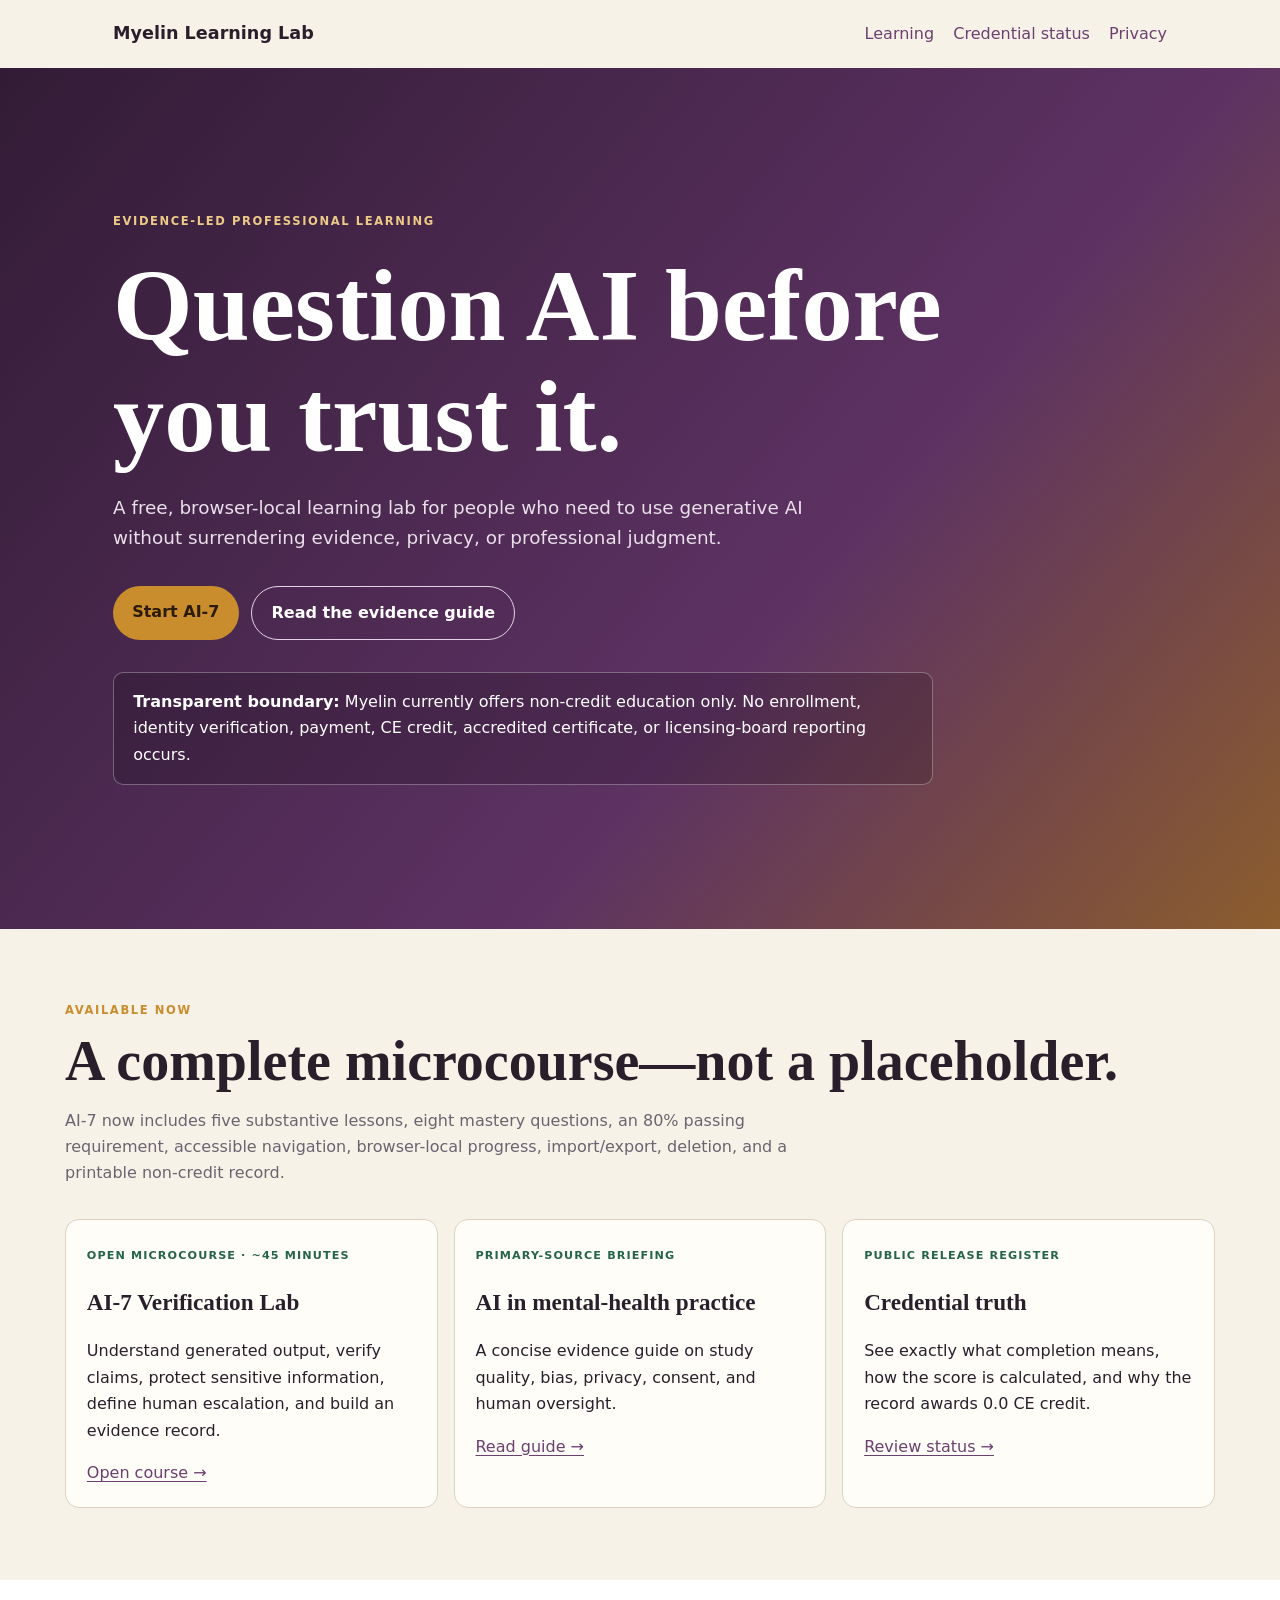
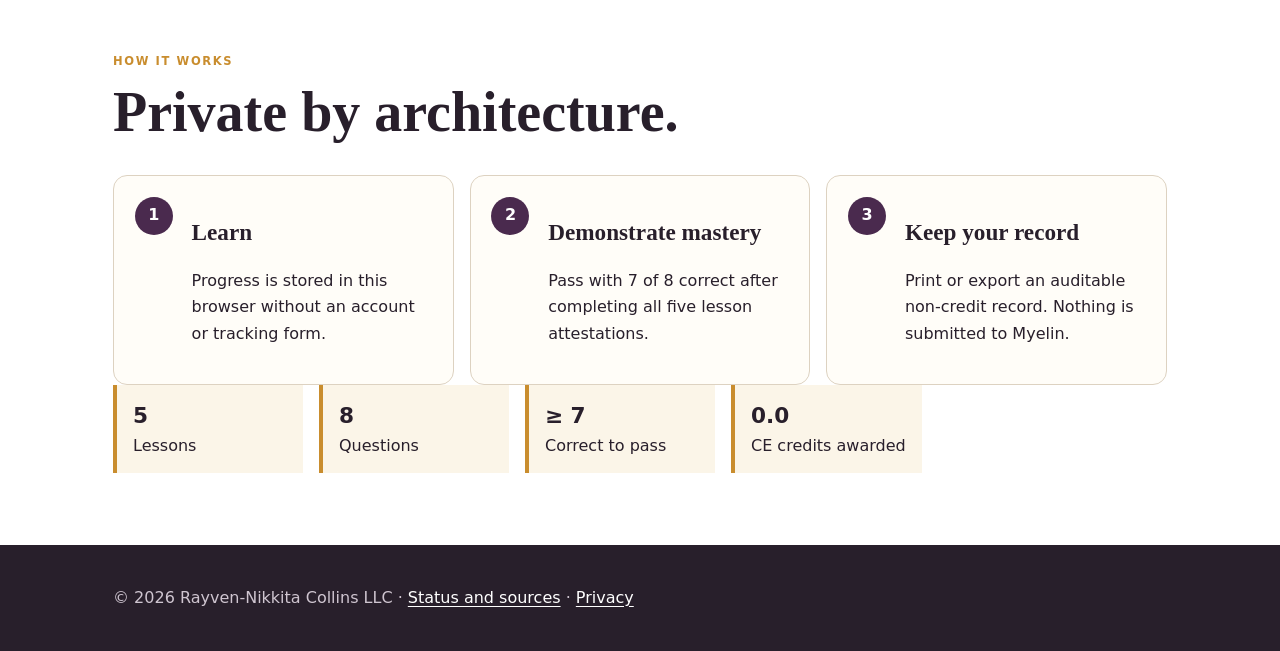
==== index.html @ 5c3dd99f "Rebuild Myelin learning lab entry experience" ====
<!doctype html><html lang="en"><head><meta charset="utf-8"><meta name="viewport" content="width=device-width,initial-scale=1"><title>Myelin Learning Lab · Evidence-led professional learning</title><meta name="description" content="Free, non-credit learning tools for responsible AI use, verification, privacy, and professional judgment."><link rel="canonical" href="https://myelin-ce.vercel.app/"><style>
:root{--plum:#4a2a4e;--plum2:#6b3f6e;--gold:#c98d2e;--cream:#f7f2e8;--paper:#fffdf8;--ink:#281f2b;--muted:#6b6470;--line:#ddd2c1;--green:#256448}*{box-sizing:border-box}body{margin:0;background:var(--cream);color:var(--ink);font:16px/1.65 system-ui,-apple-system,Segoe UI,sans-serif}a{color:var(--plum2);text-underline-offset:3px}.wrap{max-width:1150px;margin:auto;padding:0 clamp(1.1rem,5vw,3rem)}nav{min-height:68px;display:flex;align-items:center;gap:1.2rem;flex-wrap:wrap}nav strong{margin-right:auto;font-size:1.1rem}nav a{text-decoration:none}.hero{background:linear-gradient(130deg,#321c35,#5d3263 62%,#8c5d2d);color:white;padding:clamp(5rem,12vw,9rem) 0}.eyebrow{text-transform:uppercase;letter-spacing:.14em;font-size:.72rem;font-weight:800;color:#edc987}h1,h2,h3{font-family:Georgia,serif;line-height:1.08}h1{font-size:clamp(3rem,8vw,6.4rem);max-width:940px;margin:.2em 0}.lead{max-width:760px;font-size:1.15rem;color:#eadfea}.actions{display:flex;gap:.8rem;flex-wrap:wrap;margin-top:2rem}.btn{display:inline-block;border-radius:999px;padding:.8rem 1.2rem;background:var(--gold);color:#2b1b08;text-decoration:none;font-weight:800}.btn.alt{background:transparent;color:white;border:1px solid #e4d3e6}.boundary{margin-top:2rem;padding:1rem 1.2rem;border:1px solid rgba(255,255,255,.3);background:rgba(0,0,0,.16);border-radius:10px;max-width:820px}.section{padding:4.5rem 0}.section h2{font-size:clamp(2rem,5vw,3.5rem);margin:.2em 0}.intro{max-width:760px;color:var(--muted)}.grid{display:grid;grid-template-columns:repeat(auto-fit,minmax(260px,1fr));gap:1rem;margin-top:2rem}.card{background:var(--paper);border:1px solid var(--line);border-radius:14px;padding:1.3rem}.card span{font-size:.7rem;text-transform:uppercase;letter-spacing:.1em;font-weight:800;color:var(--green)}.card h3{font-size:1.45rem}.steps{counter-reset:step}.step{display:grid;grid-template-columns:44px 1fr;gap:.8rem}.step::before{counter-increment:step;content:counter(step);display:grid;place-items:center;width:38px;height:38px;border-radius:50%;background:var(--plum);color:white;font-weight:800}.status{background:white}.facts{display:flex;gap:1rem;flex-wrap:wrap}.fact{border-left:4px solid var(--gold);padding:.8rem 1rem;background:#fbf5e8;min-width:190px}.fact strong{display:block;font-size:1.35rem}footer{background:#281f2b;color:#cfc5d0;padding:2.5rem 0}footer a{color:white}@media(max-width:650px){nav a:not(:first-of-type){display:none}}
</style></head><body><header class="wrap"><nav><strong>Myelin Learning Lab</strong><a href="#learning">Learning</a><a href="/status">Credential status</a><a href="/privacy">Privacy</a></nav></header><main><section class="hero"><div class="wrap"><div class="eyebrow">Evidence-led professional learning</div><h1>Question AI before you trust it.</h1><p class="lead">A free, browser-local learning lab for people who need to use generative AI without surrendering evidence, privacy, or professional judgment.</p><div class="actions"><a class="btn" href="/course">Start AI-7</a><a class="btn alt" href="/free-guide">Read the evidence guide</a></div><div class="boundary"><strong>Transparent boundary:</strong> Myelin currently offers non-credit education only. No enrollment, identity verification, payment, CE credit, accredited certificate, or licensing-board reporting occurs.</div></div></section><section class="section wrap" id="learning"><div class="eyebrow" style="color:var(--gold)">Available now</div><h2>A complete microcourse—not a placeholder.</h2><p class="intro">AI-7 now includes five substantive lessons, eight mastery questions, an 80% passing requirement, accessible navigation, browser-local progress, import/export, deletion, and a printable non-credit record.</p><div class="grid"><article class="card"><span>Open microcourse · ~45 minutes</span><h3>AI-7 Verification Lab</h3><p>Understand generated output, verify claims, protect sensitive information, define human escalation, and build an evidence record.</p><a href="/course">Open course →</a></article><article class="card"><span>Primary-source briefing</span><h3>AI in mental-health practice</h3><p>A concise evidence guide on study quality, bias, privacy, consent, and human oversight.</p><a href="/free-guide">Read guide →</a></article><article class="card"><span>Public release register</span><h3>Credential truth</h3><p>See exactly what completion means, how the score is calculated, and why the record awards 0.0 CE credit.</p><a href="/status">Review status →</a></article></div></section><section class="section status"><div class="wrap"><div class="eyebrow" style="color:var(--gold)">How it works</div><h2>Private by architecture.</h2><div class="grid steps"><article class="card step"><div><h3>Learn</h3><p>Progress is stored in this browser without an account or tracking form.</p></div></article><article class="card step"><div><h3>Demonstrate mastery</h3><p>Pass with 7 of 8 correct after completing all five lesson attestations.</p></div></article><article class="card step"><div><h3>Keep your record</h3><p>Print or export an auditable non-credit record. Nothing is submitted to Myelin.</p></div></article></div><div class="facts"><div class="fact"><strong>5</strong><span>Lessons</span></div><div class="fact"><strong>8</strong><span>Questions</span></div><div class="fact"><strong>≥ 7</strong><span>Correct to pass</span></div><div class="fact"><strong>0.0</strong><span>CE credits awarded</span></div></div></div></section></main><footer><div class="wrap">© 2026 Rayven-Nikkita Collins LLC · <a href="/status">Status and sources</a> · <a href="/privacy">Privacy</a></div></footer></body></html>
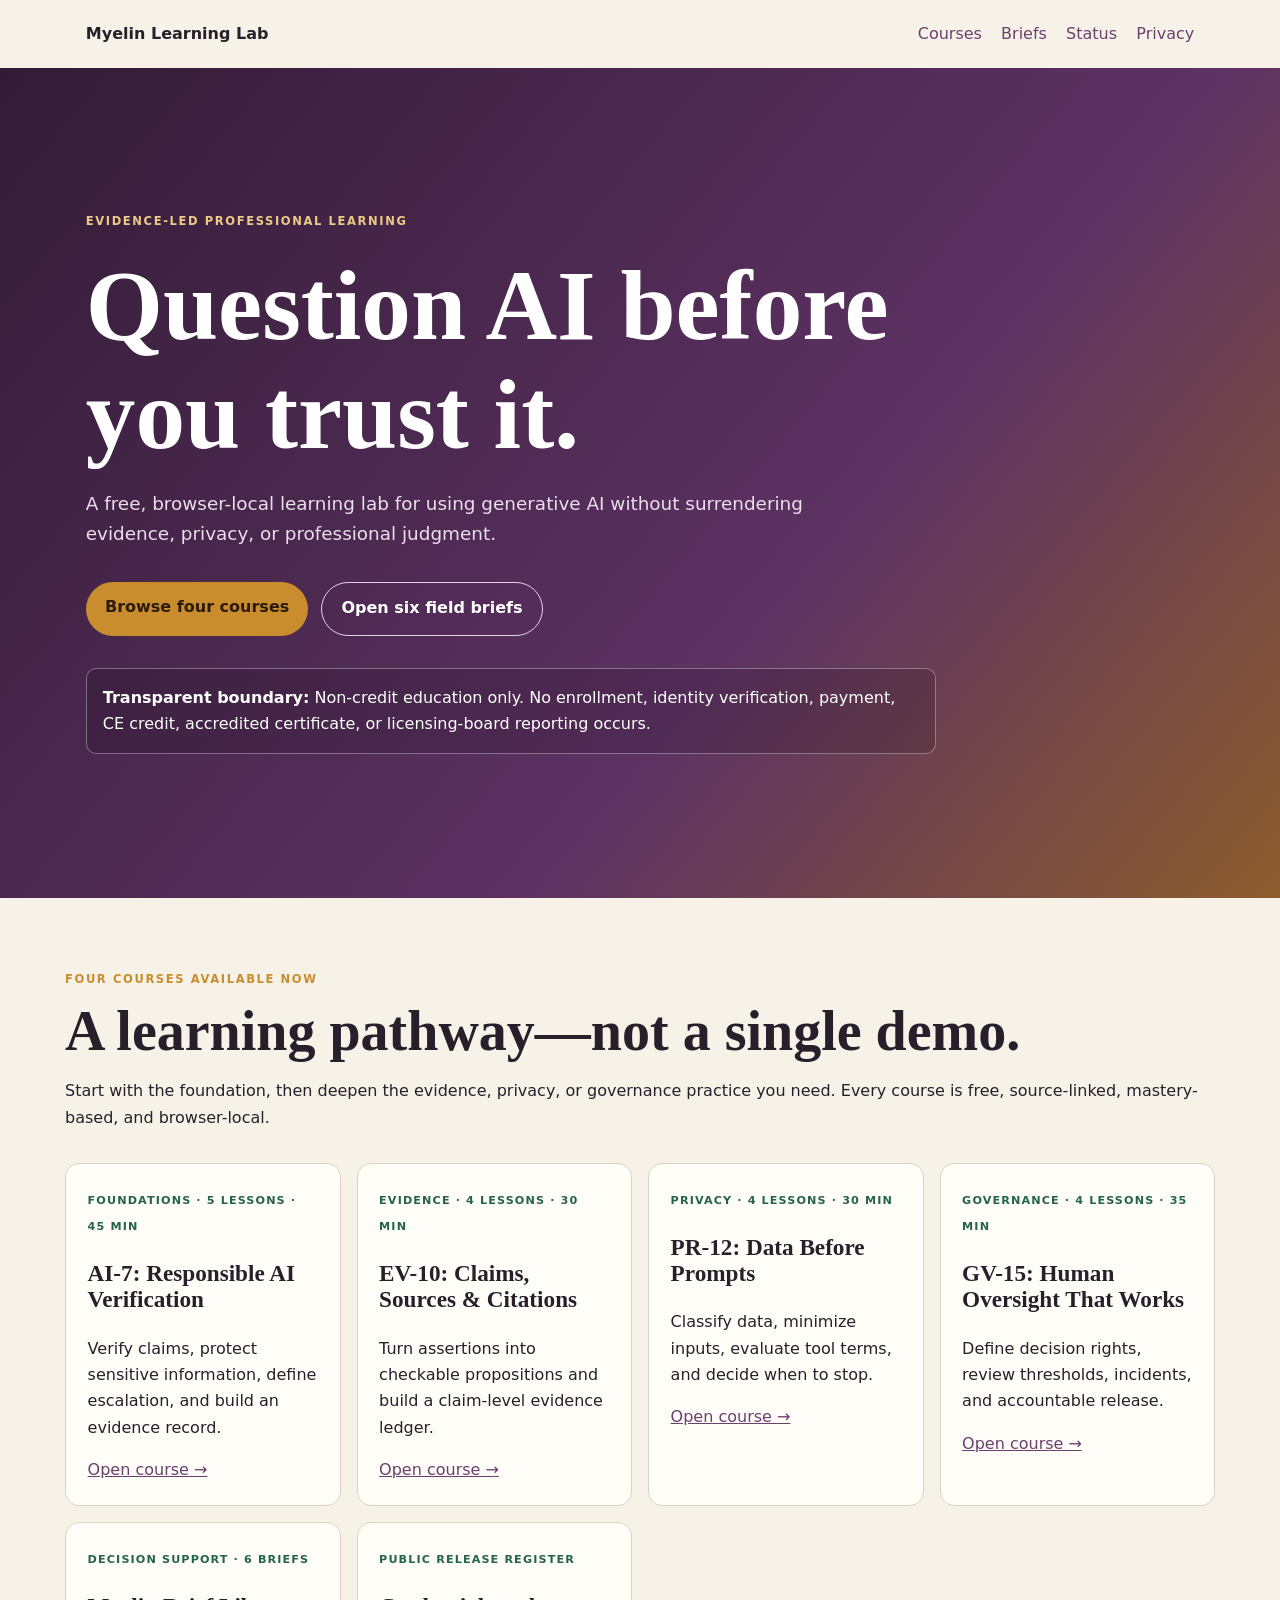
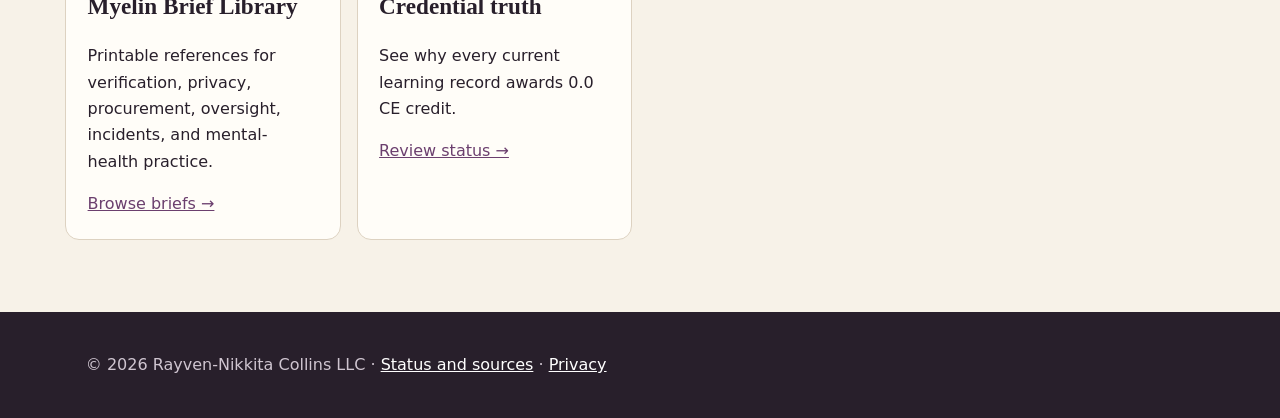
==== commit 341a3595: "Expand Myelin course and brief catalog" ====
--- a/index.html
+++ b/index.html
@@ -1,3 +1 @@
-<!doctype html><html lang="en"><head><meta charset="utf-8"><meta name="viewport" content="width=device-width,initial-scale=1"><title>Myelin Learning Lab · Evidence-led professional learning</title><meta name="description" content="Free, non-credit learning tools for responsible AI use, verification, privacy, and professional judgment."><link rel="canonical" href="https://myelin-ce.vercel.app/"><style>
-:root{--plum:#4a2a4e;--plum2:#6b3f6e;--gold:#c98d2e;--cream:#f7f2e8;--paper:#fffdf8;--ink:#281f2b;--muted:#6b6470;--line:#ddd2c1;--green:#256448}*{box-sizing:border-box}body{margin:0;background:var(--cream);color:var(--ink);font:16px/1.65 system-ui,-apple-system,Segoe UI,sans-serif}a{color:var(--plum2);text-underline-offset:3px}.wrap{max-width:1150px;margin:auto;padding:0 clamp(1.1rem,5vw,3rem)}nav{min-height:68px;display:flex;align-items:center;gap:1.2rem;flex-wrap:wrap}nav strong{margin-right:auto;font-size:1.1rem}nav a{text-decoration:none}.hero{background:linear-gradient(130deg,#321c35,#5d3263 62%,#8c5d2d);color:white;padding:clamp(5rem,12vw,9rem) 0}.eyebrow{text-transform:uppercase;letter-spacing:.14em;font-size:.72rem;font-weight:800;color:#edc987}h1,h2,h3{font-family:Georgia,serif;line-height:1.08}h1{font-size:clamp(3rem,8vw,6.4rem);max-width:940px;margin:.2em 0}.lead{max-width:760px;font-size:1.15rem;color:#eadfea}.actions{display:flex;gap:.8rem;flex-wrap:wrap;margin-top:2rem}.btn{display:inline-block;border-radius:999px;padding:.8rem 1.2rem;background:var(--gold);color:#2b1b08;text-decoration:none;font-weight:800}.btn.alt{background:transparent;color:white;border:1px solid #e4d3e6}.boundary{margin-top:2rem;padding:1rem 1.2rem;border:1px solid rgba(255,255,255,.3);background:rgba(0,0,0,.16);border-radius:10px;max-width:820px}.section{padding:4.5rem 0}.section h2{font-size:clamp(2rem,5vw,3.5rem);margin:.2em 0}.intro{max-width:760px;color:var(--muted)}.grid{display:grid;grid-template-columns:repeat(auto-fit,minmax(260px,1fr));gap:1rem;margin-top:2rem}.card{background:var(--paper);border:1px solid var(--line);border-radius:14px;padding:1.3rem}.card span{font-size:.7rem;text-transform:uppercase;letter-spacing:.1em;font-weight:800;color:var(--green)}.card h3{font-size:1.45rem}.steps{counter-reset:step}.step{display:grid;grid-template-columns:44px 1fr;gap:.8rem}.step::before{counter-increment:step;content:counter(step);display:grid;place-items:center;width:38px;height:38px;border-radius:50%;background:var(--plum);color:white;font-weight:800}.status{background:white}.facts{display:flex;gap:1rem;flex-wrap:wrap}.fact{border-left:4px solid var(--gold);padding:.8rem 1rem;background:#fbf5e8;min-width:190px}.fact strong{display:block;font-size:1.35rem}footer{background:#281f2b;color:#cfc5d0;padding:2.5rem 0}footer a{color:white}@media(max-width:650px){nav a:not(:first-of-type){display:none}}
-</style></head><body><header class="wrap"><nav><strong>Myelin Learning Lab</strong><a href="#learning">Learning</a><a href="/status">Credential status</a><a href="/privacy">Privacy</a></nav></header><main><section class="hero"><div class="wrap"><div class="eyebrow">Evidence-led professional learning</div><h1>Question AI before you trust it.</h1><p class="lead">A free, browser-local learning lab for people who need to use generative AI without surrendering evidence, privacy, or professional judgment.</p><div class="actions"><a class="btn" href="/course">Start AI-7</a><a class="btn alt" href="/free-guide">Read the evidence guide</a></div><div class="boundary"><strong>Transparent boundary:</strong> Myelin currently offers non-credit education only. No enrollment, identity verification, payment, CE credit, accredited certificate, or licensing-board reporting occurs.</div></div></section><section class="section wrap" id="learning"><div class="eyebrow" style="color:var(--gold)">Available now</div><h2>A complete microcourse—not a placeholder.</h2><p class="intro">AI-7 now includes five substantive lessons, eight mastery questions, an 80% passing requirement, accessible navigation, browser-local progress, import/export, deletion, and a printable non-credit record.</p><div class="grid"><article class="card"><span>Open microcourse · ~45 minutes</span><h3>AI-7 Verification Lab</h3><p>Understand generated output, verify claims, protect sensitive information, define human escalation, and build an evidence record.</p><a href="/course">Open course →</a></article><article class="card"><span>Primary-source briefing</span><h3>AI in mental-health practice</h3><p>A concise evidence guide on study quality, bias, privacy, consent, and human oversight.</p><a href="/free-guide">Read guide →</a></article><article class="card"><span>Public release register</span><h3>Credential truth</h3><p>See exactly what completion means, how the score is calculated, and why the record awards 0.0 CE credit.</p><a href="/status">Review status →</a></article></div></section><section class="section status"><div class="wrap"><div class="eyebrow" style="color:var(--gold)">How it works</div><h2>Private by architecture.</h2><div class="grid steps"><article class="card step"><div><h3>Learn</h3><p>Progress is stored in this browser without an account or tracking form.</p></div></article><article class="card step"><div><h3>Demonstrate mastery</h3><p>Pass with 7 of 8 correct after completing all five lesson attestations.</p></div></article><article class="card step"><div><h3>Keep your record</h3><p>Print or export an auditable non-credit record. Nothing is submitted to Myelin.</p></div></article></div><div class="facts"><div class="fact"><strong>5</strong><span>Lessons</span></div><div class="fact"><strong>8</strong><span>Questions</span></div><div class="fact"><strong>≥ 7</strong><span>Correct to pass</span></div><div class="fact"><strong>0.0</strong><span>CE credits awarded</span></div></div></div></section></main><footer><div class="wrap">© 2026 Rayven-Nikkita Collins LLC · <a href="/status">Status and sources</a> · <a href="/privacy">Privacy</a></div></footer></body></html>+<!doctype html><html lang="en"><head><meta charset="utf-8"><meta name="viewport" content="width=device-width,initial-scale=1"><title>Myelin Learning Lab</title><meta name="description" content="Free, non-credit courses and briefs for responsible AI use."><style>:root{--p:#4a2a4e;--g:#c98d2e;--bg:#f7f2e8;--paper:#fffdf8;--ink:#281f2b;--line:#ddd2c1}*{box-sizing:border-box}body{margin:0;background:var(--bg);color:var(--ink);font:16px/1.65 system-ui}a{color:#6b3f6e}.wrap{max-width:1150px;margin:auto;padding:0 1.3rem}nav{min-height:68px;display:flex;align-items:center;gap:1.2rem;flex-wrap:wrap}nav strong{margin-right:auto}nav a{text-decoration:none}.hero{background:linear-gradient(130deg,#321c35,#5d3263 62%,#8c5d2d);color:white;padding:clamp(5rem,12vw,9rem) 0}.eyebrow{text-transform:uppercase;letter-spacing:.14em;font-size:.72rem;font-weight:800;color:#edc987}h1,h2,h3{font-family:Georgia,serif;line-height:1.1}h1{font-size:clamp(3rem,8vw,6.2rem);max-width:900px;margin:.2em 0}.lead{max-width:760px;font-size:1.15rem;color:#eadfea}.actions{display:flex;gap:.8rem;flex-wrap:wrap;margin-top:2rem}.btn{display:inline-block;border-radius:999px;padding:.8rem 1.2rem;background:var(--g);color:#2b1b08;text-decoration:none;font-weight:800}.btn.alt{background:transparent;color:white;border:1px solid #e4d3e6}.boundary{margin-top:2rem;padding:1rem;border:1px solid #ffffff55;background:#0002;border-radius:10px;max-width:850px}.section{padding:4.5rem 0}.section h2{font-size:clamp(2rem,5vw,3.5rem);margin:.2em 0}.grid{display:grid;grid-template-columns:repeat(auto-fit,minmax(270px,1fr));gap:1rem;margin-top:2rem}.card{background:var(--paper);border:1px solid var(--line);border-radius:14px;padding:1.35rem}.card span{font-size:.7rem;text-transform:uppercase;letter-spacing:.1em;font-weight:800;color:#256448}.card h3{font-size:1.45rem}footer{background:#281f2b;color:#cfc5d0;padding:2.5rem 0}footer a{color:white}</style></head><body><header class="wrap"><nav><strong>Myelin Learning Lab</strong><a href="#courses">Courses</a><a href="/briefs">Briefs</a><a href="/status">Status</a><a href="/privacy">Privacy</a></nav></header><main><section class="hero"><div class="wrap"><div class="eyebrow">Evidence-led professional learning</div><h1>Question AI before you trust it.</h1><p class="lead">A free, browser-local learning lab for using generative AI without surrendering evidence, privacy, or professional judgment.</p><div class="actions"><a class="btn" href="#courses">Browse four courses</a><a class="btn alt" href="/briefs">Open six field briefs</a></div><div class="boundary"><strong>Transparent boundary:</strong> Non-credit education only. No enrollment, identity verification, payment, CE credit, accredited certificate, or licensing-board reporting occurs.</div></div></section><section class="section wrap" id="courses"><div class="eyebrow" style="color:var(--g)">Four courses available now</div><h2>A learning pathway—not a single demo.</h2><p>Start with the foundation, then deepen the evidence, privacy, or governance practice you need. Every course is free, source-linked, mastery-based, and browser-local.</p><div class="grid"><article class="card"><span>Foundations · 5 lessons · 45 min</span><h3>AI-7: Responsible AI Verification</h3><p>Verify claims, protect sensitive information, define escalation, and build an evidence record.</p><a href="/course">Open course →</a></article><article class="card"><span>Evidence · 4 lessons · 30 min</span><h3>EV-10: Claims, Sources & Citations</h3><p>Turn assertions into checkable propositions and build a claim-level evidence ledger.</p><a href="/lab?course=evidence">Open course →</a></article><article class="card"><span>Privacy · 4 lessons · 30 min</span><h3>PR-12: Data Before Prompts</h3><p>Classify data, minimize inputs, evaluate tool terms, and decide when to stop.</p><a href="/lab?course=privacy">Open course →</a></article><article class="card"><span>Governance · 4 lessons · 35 min</span><h3>GV-15: Human Oversight That Works</h3><p>Define decision rights, review thresholds, incidents, and accountable release.</p><a href="/lab?course=governance">Open course →</a></article><article class="card"><span>Decision support · 6 briefs</span><h3>Myelin Brief Library</h3><p>Printable references for verification, privacy, procurement, oversight, incidents, and mental-health practice.</p><a href="/briefs">Browse briefs →</a></article><article class="card"><span>Public release register</span><h3>Credential truth</h3><p>See why every current learning record awards 0.0 CE credit.</p><a href="/status">Review status →</a></article></div></section></main><footer><div class="wrap">© 2026 Rayven-Nikkita Collins LLC · <a href="/status">Status and sources</a> · <a href="/privacy">Privacy</a></div></footer></body></html>
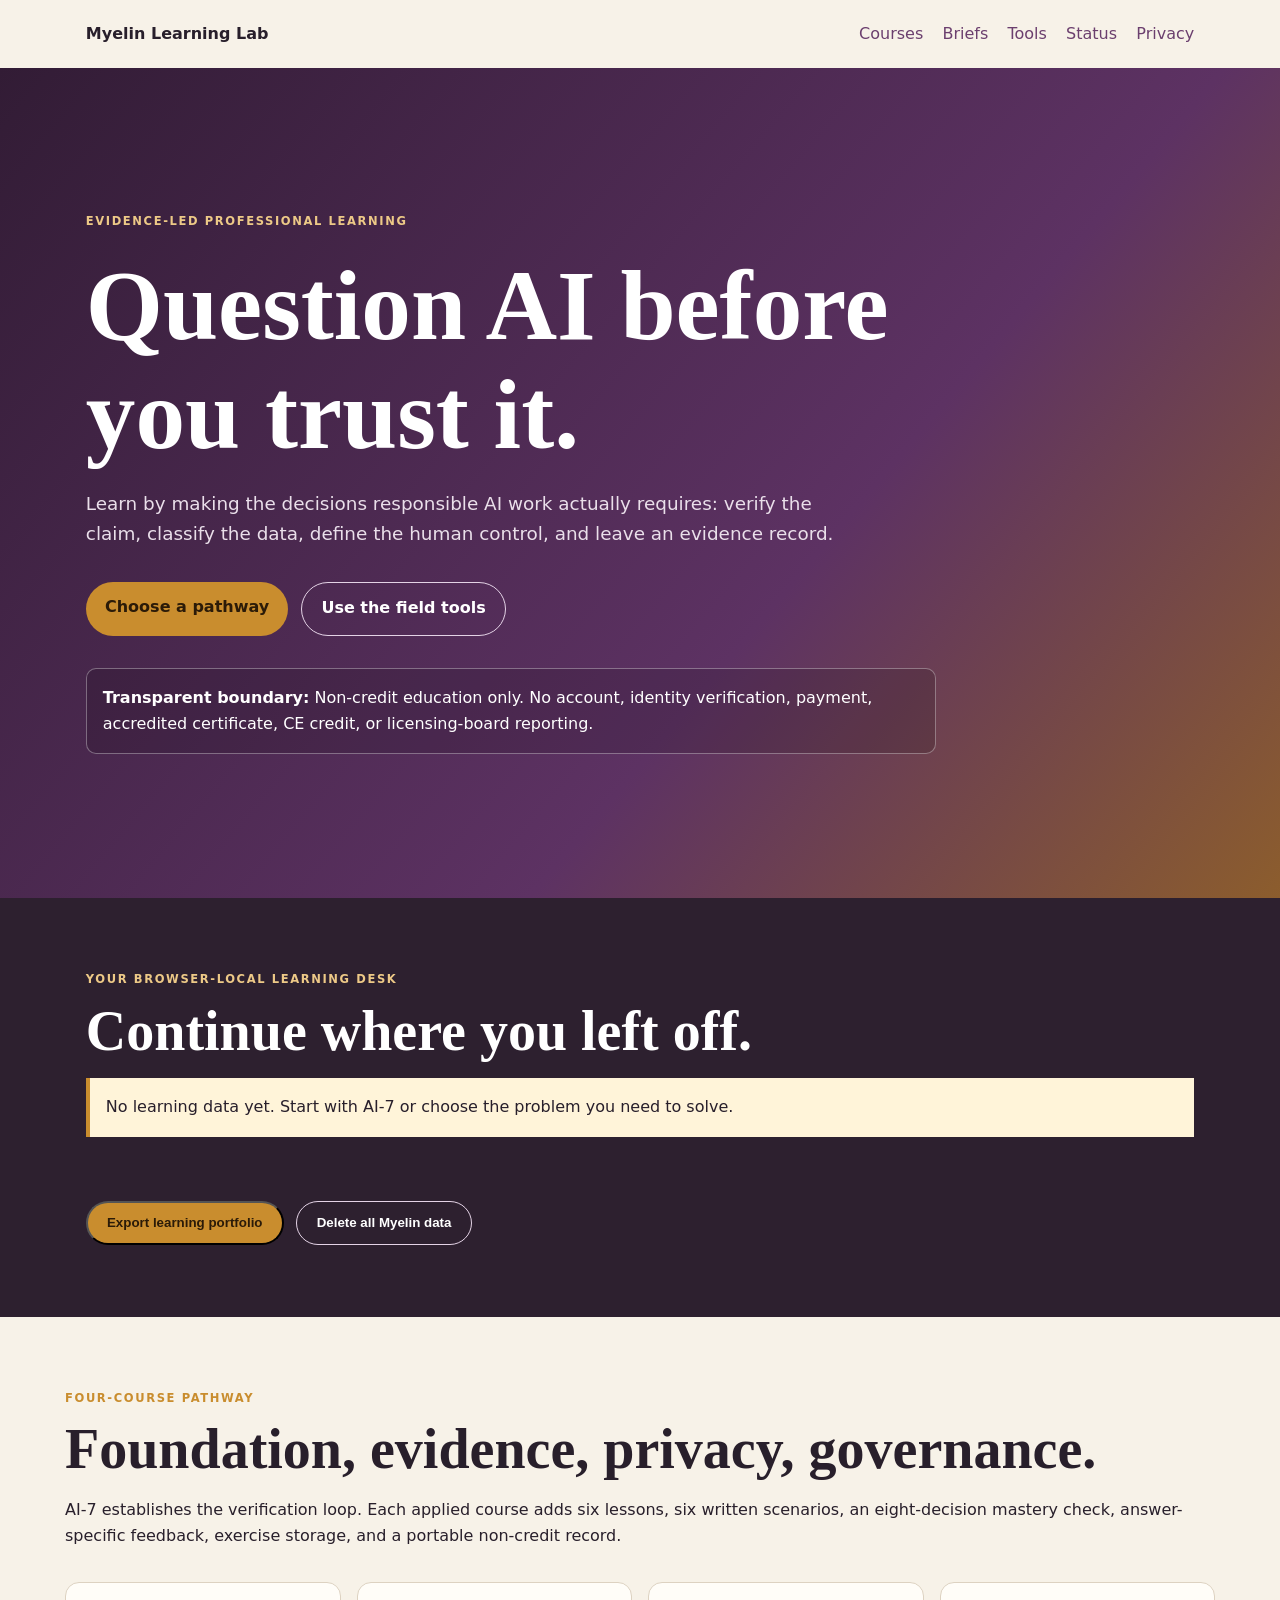
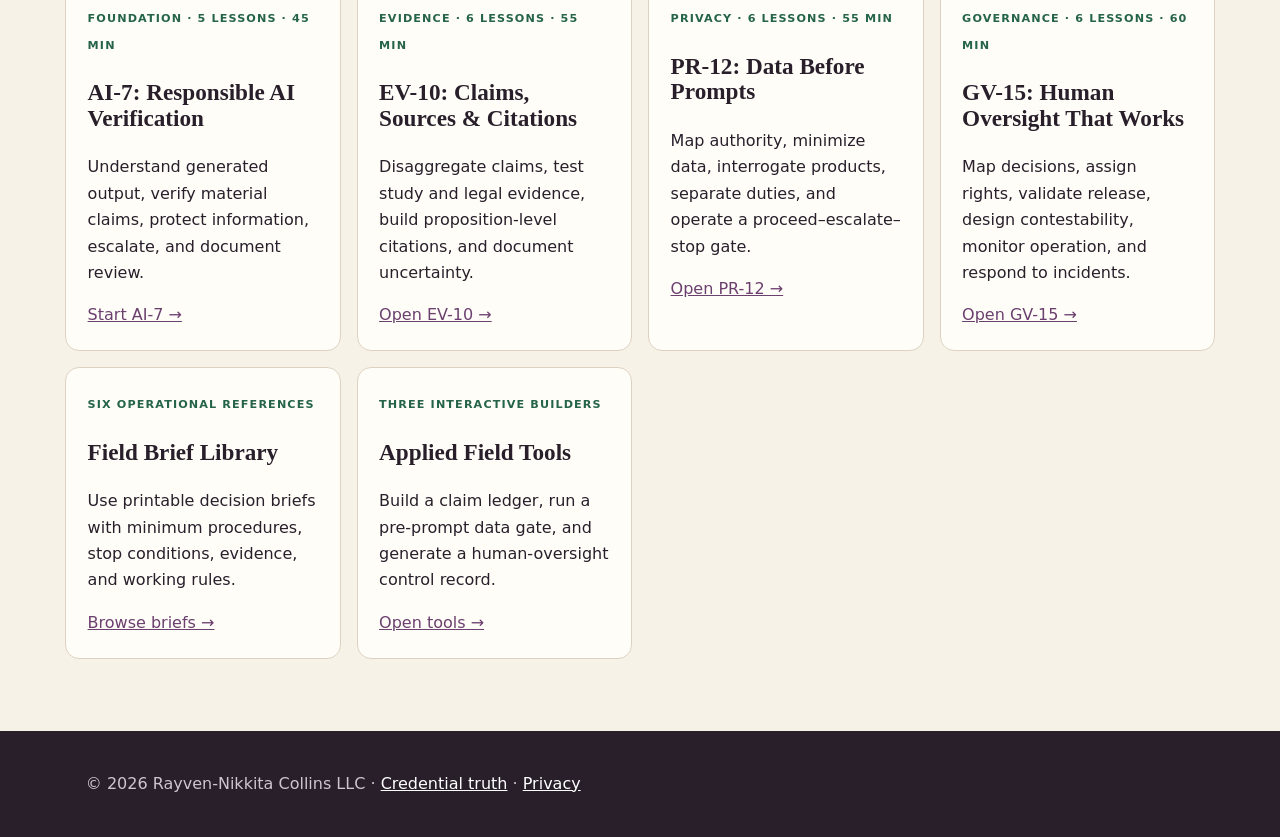
==== commit ee9cb66d: "Deepen Myelin learning experience" ====
--- a/index.html
+++ b/index.html
@@ -1 +1,3 @@
-<!doctype html><html lang="en"><head><meta charset="utf-8"><meta name="viewport" content="width=device-width,initial-scale=1"><title>Myelin Learning Lab</title><meta name="description" content="Free, non-credit courses and briefs for responsible AI use."><style>:root{--p:#4a2a4e;--g:#c98d2e;--bg:#f7f2e8;--paper:#fffdf8;--ink:#281f2b;--line:#ddd2c1}*{box-sizing:border-box}body{margin:0;background:var(--bg);color:var(--ink);font:16px/1.65 system-ui}a{color:#6b3f6e}.wrap{max-width:1150px;margin:auto;padding:0 1.3rem}nav{min-height:68px;display:flex;align-items:center;gap:1.2rem;flex-wrap:wrap}nav strong{margin-right:auto}nav a{text-decoration:none}.hero{background:linear-gradient(130deg,#321c35,#5d3263 62%,#8c5d2d);color:white;padding:clamp(5rem,12vw,9rem) 0}.eyebrow{text-transform:uppercase;letter-spacing:.14em;font-size:.72rem;font-weight:800;color:#edc987}h1,h2,h3{font-family:Georgia,serif;line-height:1.1}h1{font-size:clamp(3rem,8vw,6.2rem);max-width:900px;margin:.2em 0}.lead{max-width:760px;font-size:1.15rem;color:#eadfea}.actions{display:flex;gap:.8rem;flex-wrap:wrap;margin-top:2rem}.btn{display:inline-block;border-radius:999px;padding:.8rem 1.2rem;background:var(--g);color:#2b1b08;text-decoration:none;font-weight:800}.btn.alt{background:transparent;color:white;border:1px solid #e4d3e6}.boundary{margin-top:2rem;padding:1rem;border:1px solid #ffffff55;background:#0002;border-radius:10px;max-width:850px}.section{padding:4.5rem 0}.section h2{font-size:clamp(2rem,5vw,3.5rem);margin:.2em 0}.grid{display:grid;grid-template-columns:repeat(auto-fit,minmax(270px,1fr));gap:1rem;margin-top:2rem}.card{background:var(--paper);border:1px solid var(--line);border-radius:14px;padding:1.35rem}.card span{font-size:.7rem;text-transform:uppercase;letter-spacing:.1em;font-weight:800;color:#256448}.card h3{font-size:1.45rem}footer{background:#281f2b;color:#cfc5d0;padding:2.5rem 0}footer a{color:white}</style></head><body><header class="wrap"><nav><strong>Myelin Learning Lab</strong><a href="#courses">Courses</a><a href="/briefs">Briefs</a><a href="/status">Status</a><a href="/privacy">Privacy</a></nav></header><main><section class="hero"><div class="wrap"><div class="eyebrow">Evidence-led professional learning</div><h1>Question AI before you trust it.</h1><p class="lead">A free, browser-local learning lab for using generative AI without surrendering evidence, privacy, or professional judgment.</p><div class="actions"><a class="btn" href="#courses">Browse four courses</a><a class="btn alt" href="/briefs">Open six field briefs</a></div><div class="boundary"><strong>Transparent boundary:</strong> Non-credit education only. No enrollment, identity verification, payment, CE credit, accredited certificate, or licensing-board reporting occurs.</div></div></section><section class="section wrap" id="courses"><div class="eyebrow" style="color:var(--g)">Four courses available now</div><h2>A learning pathway—not a single demo.</h2><p>Start with the foundation, then deepen the evidence, privacy, or governance practice you need. Every course is free, source-linked, mastery-based, and browser-local.</p><div class="grid"><article class="card"><span>Foundations · 5 lessons · 45 min</span><h3>AI-7: Responsible AI Verification</h3><p>Verify claims, protect sensitive information, define escalation, and build an evidence record.</p><a href="/course">Open course →</a></article><article class="card"><span>Evidence · 4 lessons · 30 min</span><h3>EV-10: Claims, Sources & Citations</h3><p>Turn assertions into checkable propositions and build a claim-level evidence ledger.</p><a href="/lab?course=evidence">Open course →</a></article><article class="card"><span>Privacy · 4 lessons · 30 min</span><h3>PR-12: Data Before Prompts</h3><p>Classify data, minimize inputs, evaluate tool terms, and decide when to stop.</p><a href="/lab?course=privacy">Open course →</a></article><article class="card"><span>Governance · 4 lessons · 35 min</span><h3>GV-15: Human Oversight That Works</h3><p>Define decision rights, review thresholds, incidents, and accountable release.</p><a href="/lab?course=governance">Open course →</a></article><article class="card"><span>Decision support · 6 briefs</span><h3>Myelin Brief Library</h3><p>Printable references for verification, privacy, procurement, oversight, incidents, and mental-health practice.</p><a href="/briefs">Browse briefs →</a></article><article class="card"><span>Public release register</span><h3>Credential truth</h3><p>See why every current learning record awards 0.0 CE credit.</p><a href="/status">Review status →</a></article></div></section></main><footer><div class="wrap">© 2026 Rayven-Nikkita Collins LLC · <a href="/status">Status and sources</a> · <a href="/privacy">Privacy</a></div></footer></body></html>
+<!doctype html><html lang="en"><head><meta charset="utf-8"><meta name="viewport" content="width=device-width,initial-scale=1"><title>Myelin Learning Lab</title><meta name="description" content="Free, applied, non-credit courses, tools, and briefs for responsible AI work."><style>
+:root{--p:#4a2a4e;--g:#c98d2e;--bg:#f7f2e8;--paper:#fffdf8;--ink:#281f2b;--muted:#6b6470;--line:#ddd2c1}*{box-sizing:border-box}html{scroll-behavior:smooth}body{margin:0;background:var(--bg);color:var(--ink);font:16px/1.65 system-ui,-apple-system,Segoe UI,sans-serif}a{color:#6b3f6e}.wrap{max-width:1150px;margin:auto;padding:0 1.3rem}nav{min-height:68px;display:flex;align-items:center;gap:1.2rem;flex-wrap:wrap}nav strong{margin-right:auto}nav a{text-decoration:none}.hero{background:linear-gradient(130deg,#321c35,#5d3263 62%,#8c5d2d);color:white;padding:clamp(5rem,12vw,9rem) 0}.eyebrow{text-transform:uppercase;letter-spacing:.14em;font-size:.72rem;font-weight:800;color:#edc987}h1,h2,h3{font-family:Georgia,serif;line-height:1.1}h1{font-size:clamp(3rem,8vw,6.2rem);max-width:900px;margin:.2em 0}.lead{max-width:760px;font-size:1.15rem;color:#eadfea}.actions{display:flex;gap:.8rem;flex-wrap:wrap;margin-top:2rem}.btn{display:inline-block;border-radius:999px;padding:.8rem 1.2rem;background:var(--g);color:#2b1b08;text-decoration:none;font-weight:800}.btn.alt{background:transparent;color:white;border:1px solid #e4d3e6}.boundary{margin-top:2rem;padding:1rem;border:1px solid #ffffff55;background:#0002;border-radius:10px;max-width:850px}.section{padding:4.5rem 0}.section h2{font-size:clamp(2rem,5vw,3.5rem);margin:.2em 0}.grid{display:grid;grid-template-columns:repeat(auto-fit,minmax(270px,1fr));gap:1rem;margin-top:2rem}.card{background:var(--paper);border:1px solid var(--line);border-radius:14px;padding:1.35rem}.card span{font-size:.7rem;text-transform:uppercase;letter-spacing:.1em;font-weight:800;color:#256448}.card h3{font-size:1.45rem}.progress{height:8px;background:#ddd;border-radius:8px;overflow:hidden}.progress i{display:block;height:100%;background:var(--g)}.dash{background:#2d202f;color:white}.dash .card{color:var(--ink)}.next{border-left:4px solid var(--g);padding:1rem;background:#fff4d9;color:var(--ink)}footer{background:#281f2b;color:#cfc5d0;padding:2.5rem 0}footer a{color:white}@media(prefers-reduced-motion:reduce){html{scroll-behavior:auto}}
+</style></head><body><header class="wrap"><nav><strong>Myelin Learning Lab</strong><a href="#courses">Courses</a><a href="/briefs">Briefs</a><a href="/tools">Tools</a><a href="/status">Status</a><a href="/privacy">Privacy</a></nav></header><main><section class="hero"><div class="wrap"><div class="eyebrow">Evidence-led professional learning</div><h1>Question AI before you trust it.</h1><p class="lead">Learn by making the decisions responsible AI work actually requires: verify the claim, classify the data, define the human control, and leave an evidence record.</p><div class="actions"><a class="btn" href="#courses">Choose a pathway</a><a class="btn alt" href="/tools">Use the field tools</a></div><div class="boundary"><strong>Transparent boundary:</strong> Non-credit education only. No account, identity verification, payment, accredited certificate, CE credit, or licensing-board reporting.</div></div></section><section class="section dash"><div class="wrap"><div class="eyebrow">Your browser-local learning desk</div><h2>Continue where you left off.</h2><p id="nextStep" class="next">No learning data yet. Start with AI-7 or choose the problem you need to solve.</p><div class="grid" id="dashboard"></div><div class="actions"><button class="btn" id="exportAll">Export learning portfolio</button><button class="btn alt" id="deleteAll">Delete all Myelin data</button></div></div></section><section class="section wrap" id="courses"><div class="eyebrow" style="color:var(--g)">Four-course pathway</div><h2>Foundation, evidence, privacy, governance.</h2><p>AI-7 establishes the verification loop. Each applied course adds six lessons, six written scenarios, an eight-decision mastery check, answer-specific feedback, exercise storage, and a portable non-credit record.</p><div class="grid"><article class="card"><span>Foundation · 5 lessons · 45 min</span><h3>AI-7: Responsible AI Verification</h3><p>Understand generated output, verify material claims, protect information, escalate, and document review.</p><a href="/course">Start AI-7 →</a></article><article class="card"><span>Evidence · 6 lessons · 55 min</span><h3>EV-10: Claims, Sources & Citations</h3><p>Disaggregate claims, test study and legal evidence, build proposition-level citations, and document uncertainty.</p><a href="/lab?course=evidence">Open EV-10 →</a></article><article class="card"><span>Privacy · 6 lessons · 55 min</span><h3>PR-12: Data Before Prompts</h3><p>Map authority, minimize data, interrogate products, separate duties, and operate a proceed–escalate–stop gate.</p><a href="/lab?course=privacy">Open PR-12 →</a></article><article class="card"><span>Governance · 6 lessons · 60 min</span><h3>GV-15: Human Oversight That Works</h3><p>Map decisions, assign rights, validate release, design contestability, monitor operation, and respond to incidents.</p><a href="/lab?course=governance">Open GV-15 →</a></article><article class="card"><span>Six operational references</span><h3>Field Brief Library</h3><p>Use printable decision briefs with minimum procedures, stop conditions, evidence, and working rules.</p><a href="/briefs">Browse briefs →</a></article><article class="card"><span>Three interactive builders</span><h3>Applied Field Tools</h3><p>Build a claim ledger, run a pre-prompt data gate, and generate a human-oversight control record.</p><a href="/tools">Open tools →</a></article></div></section></main><footer><div class="wrap">© 2026 Rayven-Nikkita Collins LLC · <a href="/status">Credential truth</a> · <a href="/privacy">Privacy</a></div></footer><script src="/dashboard.js"></script></body></html>
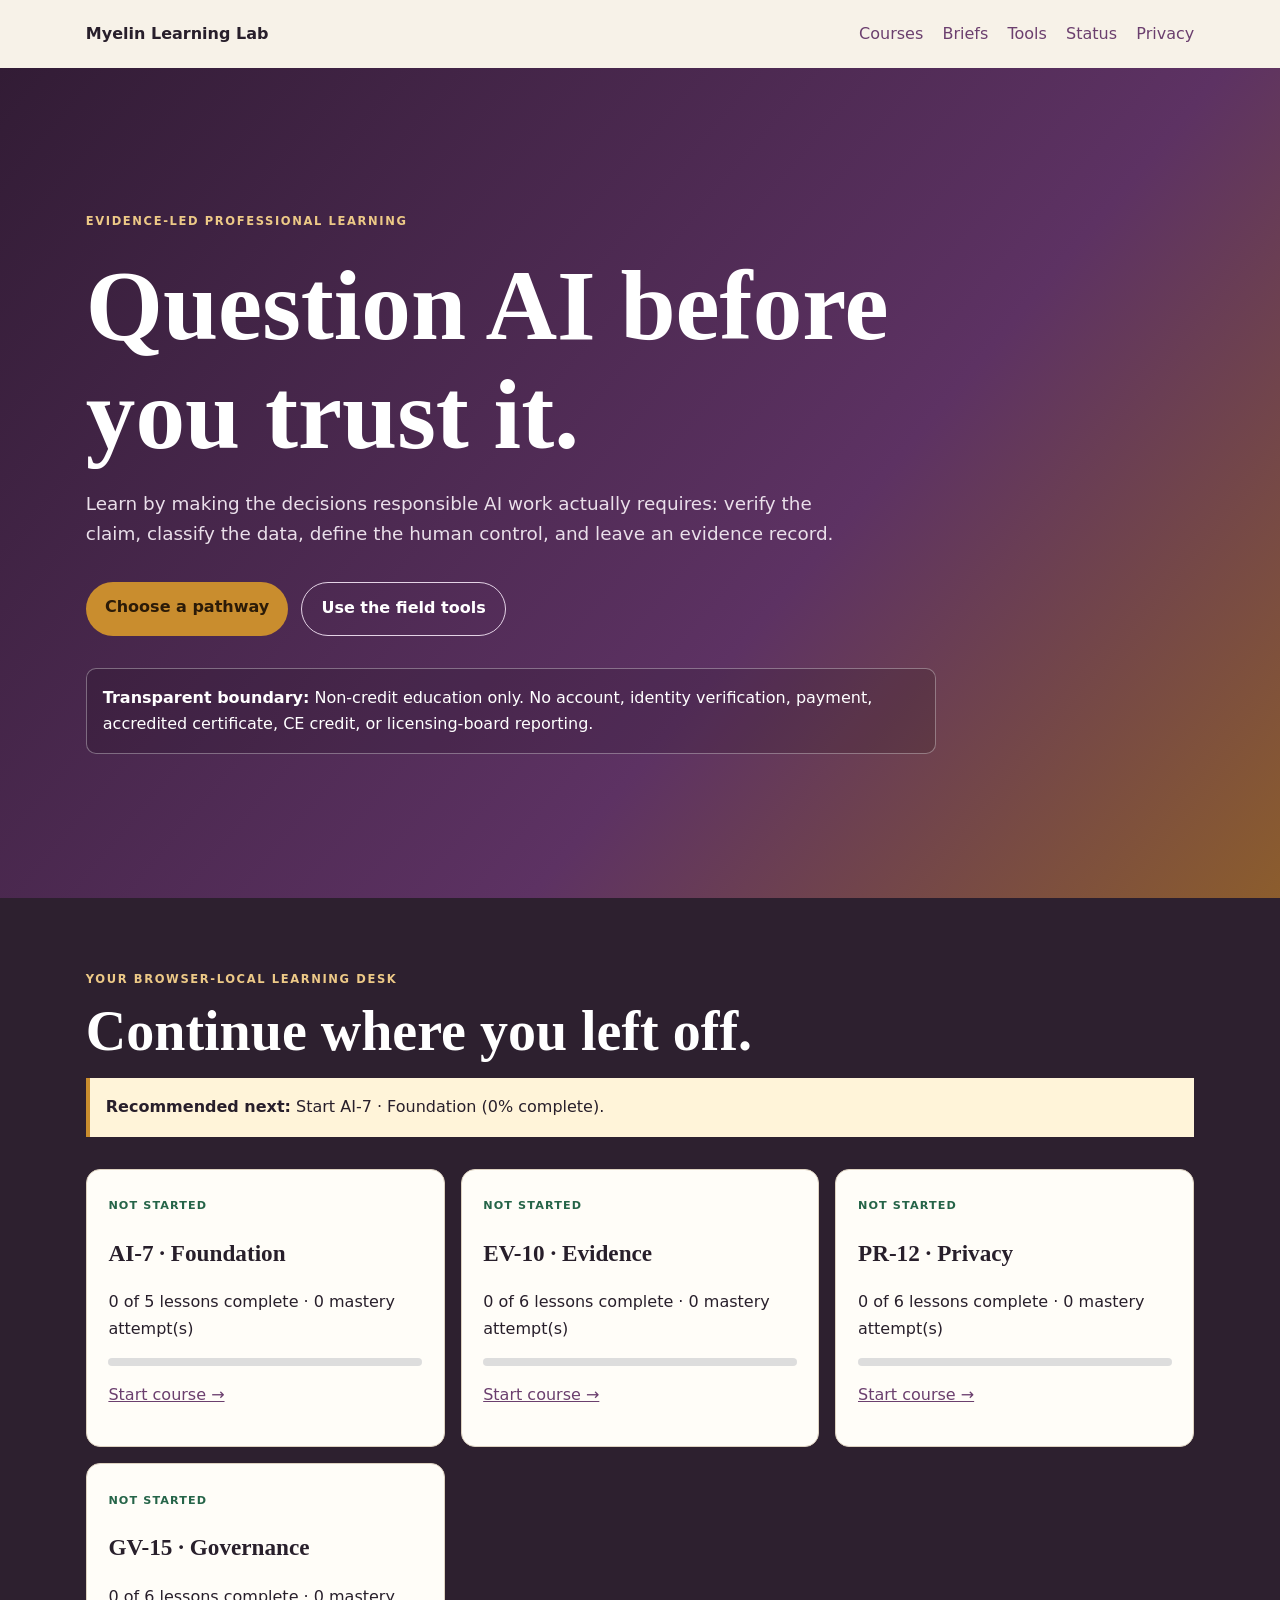
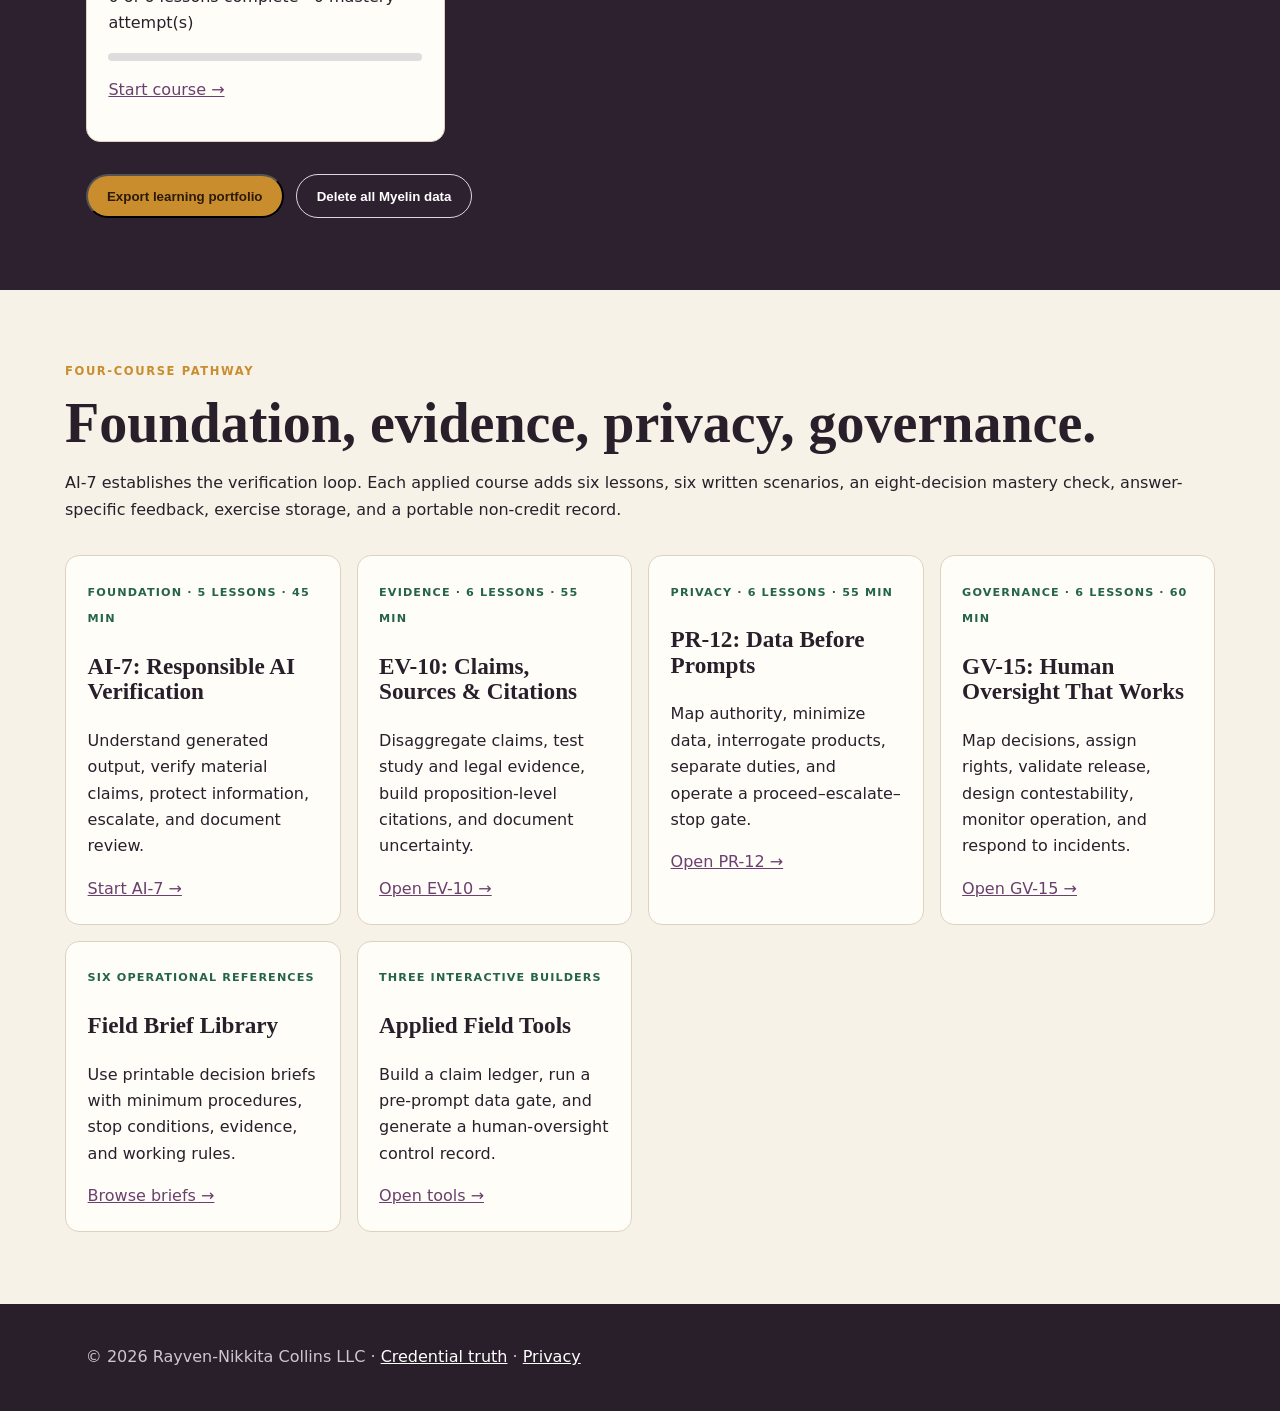
==== commit aef8bfaa: "Give the site image assets it never had, and fix a citation the FTC pulled There were no image asset" ====
--- a/index.html
+++ b/index.html
@@ -1,3 +1,3 @@
 <!doctype html><html lang="en"><head><meta charset="utf-8"><meta name="viewport" content="width=device-width,initial-scale=1"><title>Myelin Learning Lab</title><meta name="description" content="Free, applied, non-credit courses, tools, and briefs for responsible AI work."><style>
 :root{--p:#4a2a4e;--g:#c98d2e;--bg:#f7f2e8;--paper:#fffdf8;--ink:#281f2b;--muted:#6b6470;--line:#ddd2c1}*{box-sizing:border-box}html{scroll-behavior:smooth}body{margin:0;background:var(--bg);color:var(--ink);font:16px/1.65 system-ui,-apple-system,Segoe UI,sans-serif}a{color:#6b3f6e}.wrap{max-width:1150px;margin:auto;padding:0 1.3rem}nav{min-height:68px;display:flex;align-items:center;gap:1.2rem;flex-wrap:wrap}nav strong{margin-right:auto}nav a{text-decoration:none}.hero{background:linear-gradient(130deg,#321c35,#5d3263 62%,#8c5d2d);color:white;padding:clamp(5rem,12vw,9rem) 0}.eyebrow{text-transform:uppercase;letter-spacing:.14em;font-size:.72rem;font-weight:800;color:#edc987}h1,h2,h3{font-family:Georgia,serif;line-height:1.1}h1{font-size:clamp(3rem,8vw,6.2rem);max-width:900px;margin:.2em 0}.lead{max-width:760px;font-size:1.15rem;color:#eadfea}.actions{display:flex;gap:.8rem;flex-wrap:wrap;margin-top:2rem}.btn{display:inline-block;border-radius:999px;padding:.8rem 1.2rem;background:var(--g);color:#2b1b08;text-decoration:none;font-weight:800}.btn.alt{background:transparent;color:white;border:1px solid #e4d3e6}.boundary{margin-top:2rem;padding:1rem;border:1px solid #ffffff55;background:#0002;border-radius:10px;max-width:850px}.section{padding:4.5rem 0}.section h2{font-size:clamp(2rem,5vw,3.5rem);margin:.2em 0}.grid{display:grid;grid-template-columns:repeat(auto-fit,minmax(270px,1fr));gap:1rem;margin-top:2rem}.card{background:var(--paper);border:1px solid var(--line);border-radius:14px;padding:1.35rem}.card span{font-size:.7rem;text-transform:uppercase;letter-spacing:.1em;font-weight:800;color:#256448}.card h3{font-size:1.45rem}.progress{height:8px;background:#ddd;border-radius:8px;overflow:hidden}.progress i{display:block;height:100%;background:var(--g)}.dash{background:#2d202f;color:white}.dash .card{color:var(--ink)}.next{border-left:4px solid var(--g);padding:1rem;background:#fff4d9;color:var(--ink)}footer{background:#281f2b;color:#cfc5d0;padding:2.5rem 0}footer a{color:white}@media(prefers-reduced-motion:reduce){html{scroll-behavior:auto}}
-</style></head><body><header class="wrap"><nav><strong>Myelin Learning Lab</strong><a href="#courses">Courses</a><a href="/briefs">Briefs</a><a href="/tools">Tools</a><a href="/status">Status</a><a href="/privacy">Privacy</a></nav></header><main><section class="hero"><div class="wrap"><div class="eyebrow">Evidence-led professional learning</div><h1>Question AI before you trust it.</h1><p class="lead">Learn by making the decisions responsible AI work actually requires: verify the claim, classify the data, define the human control, and leave an evidence record.</p><div class="actions"><a class="btn" href="#courses">Choose a pathway</a><a class="btn alt" href="/tools">Use the field tools</a></div><div class="boundary"><strong>Transparent boundary:</strong> Non-credit education only. No account, identity verification, payment, accredited certificate, CE credit, or licensing-board reporting.</div></div></section><section class="section dash"><div class="wrap"><div class="eyebrow">Your browser-local learning desk</div><h2>Continue where you left off.</h2><p id="nextStep" class="next">No learning data yet. Start with AI-7 or choose the problem you need to solve.</p><div class="grid" id="dashboard"></div><div class="actions"><button class="btn" id="exportAll">Export learning portfolio</button><button class="btn alt" id="deleteAll">Delete all Myelin data</button></div></div></section><section class="section wrap" id="courses"><div class="eyebrow" style="color:var(--g)">Four-course pathway</div><h2>Foundation, evidence, privacy, governance.</h2><p>AI-7 establishes the verification loop. Each applied course adds six lessons, six written scenarios, an eight-decision mastery check, answer-specific feedback, exercise storage, and a portable non-credit record.</p><div class="grid"><article class="card"><span>Foundation · 5 lessons · 45 min</span><h3>AI-7: Responsible AI Verification</h3><p>Understand generated output, verify material claims, protect information, escalate, and document review.</p><a href="/course">Start AI-7 →</a></article><article class="card"><span>Evidence · 6 lessons · 55 min</span><h3>EV-10: Claims, Sources & Citations</h3><p>Disaggregate claims, test study and legal evidence, build proposition-level citations, and document uncertainty.</p><a href="/lab?course=evidence">Open EV-10 →</a></article><article class="card"><span>Privacy · 6 lessons · 55 min</span><h3>PR-12: Data Before Prompts</h3><p>Map authority, minimize data, interrogate products, separate duties, and operate a proceed–escalate–stop gate.</p><a href="/lab?course=privacy">Open PR-12 →</a></article><article class="card"><span>Governance · 6 lessons · 60 min</span><h3>GV-15: Human Oversight That Works</h3><p>Map decisions, assign rights, validate release, design contestability, monitor operation, and respond to incidents.</p><a href="/lab?course=governance">Open GV-15 →</a></article><article class="card"><span>Six operational references</span><h3>Field Brief Library</h3><p>Use printable decision briefs with minimum procedures, stop conditions, evidence, and working rules.</p><a href="/briefs">Browse briefs →</a></article><article class="card"><span>Three interactive builders</span><h3>Applied Field Tools</h3><p>Build a claim ledger, run a pre-prompt data gate, and generate a human-oversight control record.</p><a href="/tools">Open tools →</a></article></div></section></main><footer><div class="wrap">© 2026 Rayven-Nikkita Collins LLC · <a href="/status">Credential truth</a> · <a href="/privacy">Privacy</a></div></footer><script src="/dashboard.js"></script></body></html>
+</style><link rel="canonical" href="https://myelin-ce.vercel.app/"><meta property="og:type" content="website"><meta property="og:title" content="Myelin Learning Lab"><meta property="og:description" content="Free, applied, non-credit courses, tools, and briefs for responsible AI work."><meta property="og:url" content="https://myelin-ce.vercel.app/"><meta property="og:image" content="https://myelin-ce.vercel.app/og.png"><meta property="og:image:width" content="1200"><meta property="og:image:height" content="630"><meta name="twitter:card" content="summary_large_image"><meta name="twitter:image" content="https://myelin-ce.vercel.app/og.png"><link rel="icon" type="image/png" href="/icon-myelin-192.png"><link rel="apple-touch-icon" href="/icon-myelin-180.png"></head><body><header class="wrap"><nav><strong>Myelin Learning Lab</strong><a href="#courses">Courses</a><a href="/briefs">Briefs</a><a href="/tools">Tools</a><a href="/status">Status</a><a href="/privacy">Privacy</a></nav></header><main><section class="hero"><div class="wrap"><div class="eyebrow">Evidence-led professional learning</div><h1>Question AI before you trust it.</h1><p class="lead">Learn by making the decisions responsible AI work actually requires: verify the claim, classify the data, define the human control, and leave an evidence record.</p><div class="actions"><a class="btn" href="#courses">Choose a pathway</a><a class="btn alt" href="/tools">Use the field tools</a></div><div class="boundary"><strong>Transparent boundary:</strong> Non-credit education only. No account, identity verification, payment, accredited certificate, CE credit, or licensing-board reporting.</div></div></section><section class="section dash"><div class="wrap"><div class="eyebrow">Your browser-local learning desk</div><h2>Continue where you left off.</h2><p id="nextStep" class="next">No learning data yet. Start with AI-7 or choose the problem you need to solve.</p><div class="grid" id="dashboard"></div><div class="actions"><button class="btn" id="exportAll">Export learning portfolio</button><button class="btn alt" id="deleteAll">Delete all Myelin data</button></div></div></section><section class="section wrap" id="courses"><div class="eyebrow" style="color:var(--g)">Four-course pathway</div><h2>Foundation, evidence, privacy, governance.</h2><p>AI-7 establishes the verification loop. Each applied course adds six lessons, six written scenarios, an eight-decision mastery check, answer-specific feedback, exercise storage, and a portable non-credit record.</p><div class="grid"><article class="card"><span>Foundation · 5 lessons · 45 min</span><h3>AI-7: Responsible AI Verification</h3><p>Understand generated output, verify material claims, protect information, escalate, and document review.</p><a href="/course">Start AI-7 →</a></article><article class="card"><span>Evidence · 6 lessons · 55 min</span><h3>EV-10: Claims, Sources & Citations</h3><p>Disaggregate claims, test study and legal evidence, build proposition-level citations, and document uncertainty.</p><a href="/lab?course=evidence">Open EV-10 →</a></article><article class="card"><span>Privacy · 6 lessons · 55 min</span><h3>PR-12: Data Before Prompts</h3><p>Map authority, minimize data, interrogate products, separate duties, and operate a proceed–escalate–stop gate.</p><a href="/lab?course=privacy">Open PR-12 →</a></article><article class="card"><span>Governance · 6 lessons · 60 min</span><h3>GV-15: Human Oversight That Works</h3><p>Map decisions, assign rights, validate release, design contestability, monitor operation, and respond to incidents.</p><a href="/lab?course=governance">Open GV-15 →</a></article><article class="card"><span>Six operational references</span><h3>Field Brief Library</h3><p>Use printable decision briefs with minimum procedures, stop conditions, evidence, and working rules.</p><a href="/briefs">Browse briefs →</a></article><article class="card"><span>Three interactive builders</span><h3>Applied Field Tools</h3><p>Build a claim ledger, run a pre-prompt data gate, and generate a human-oversight control record.</p><a href="/tools">Open tools →</a></article></div></section></main><footer><div class="wrap">© 2026 Rayven-Nikkita Collins LLC · <a href="/status">Credential truth</a> · <a href="/privacy">Privacy</a></div></footer><script src="/dashboard.js"></script></body></html>
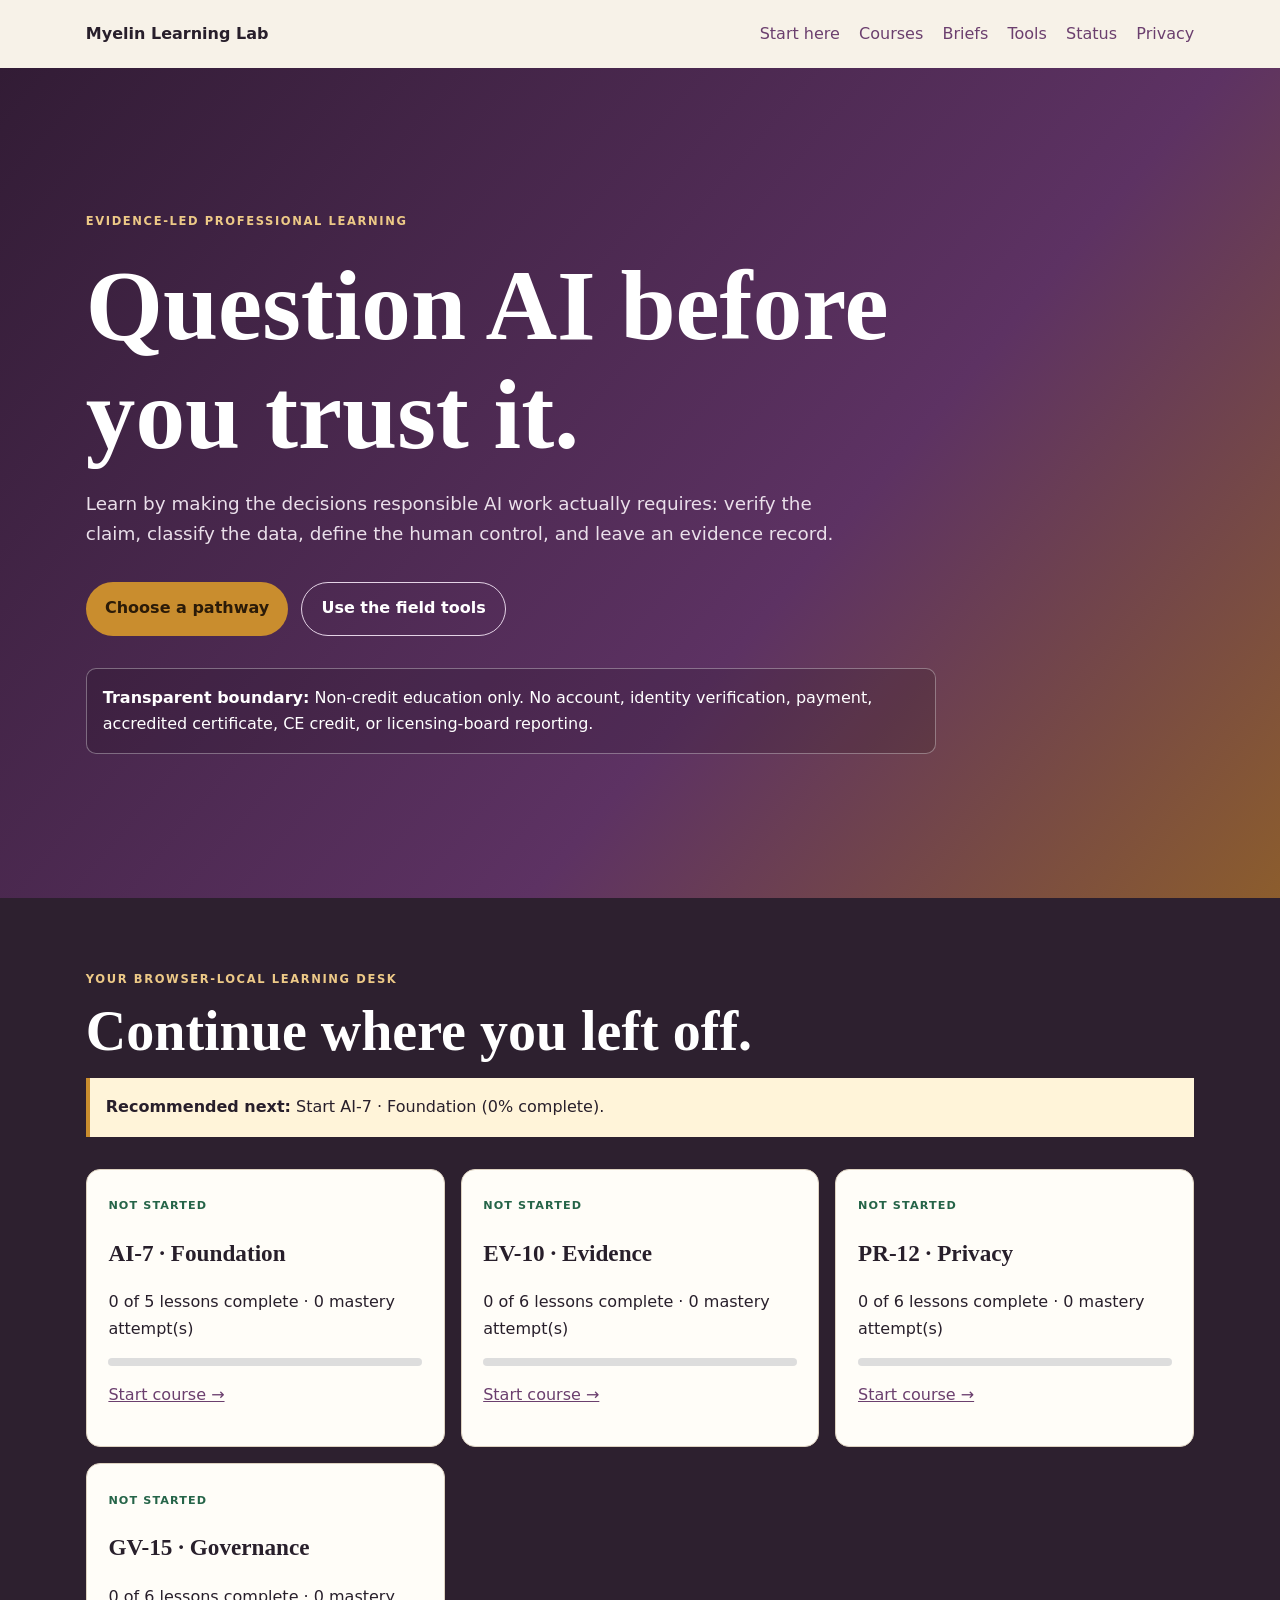
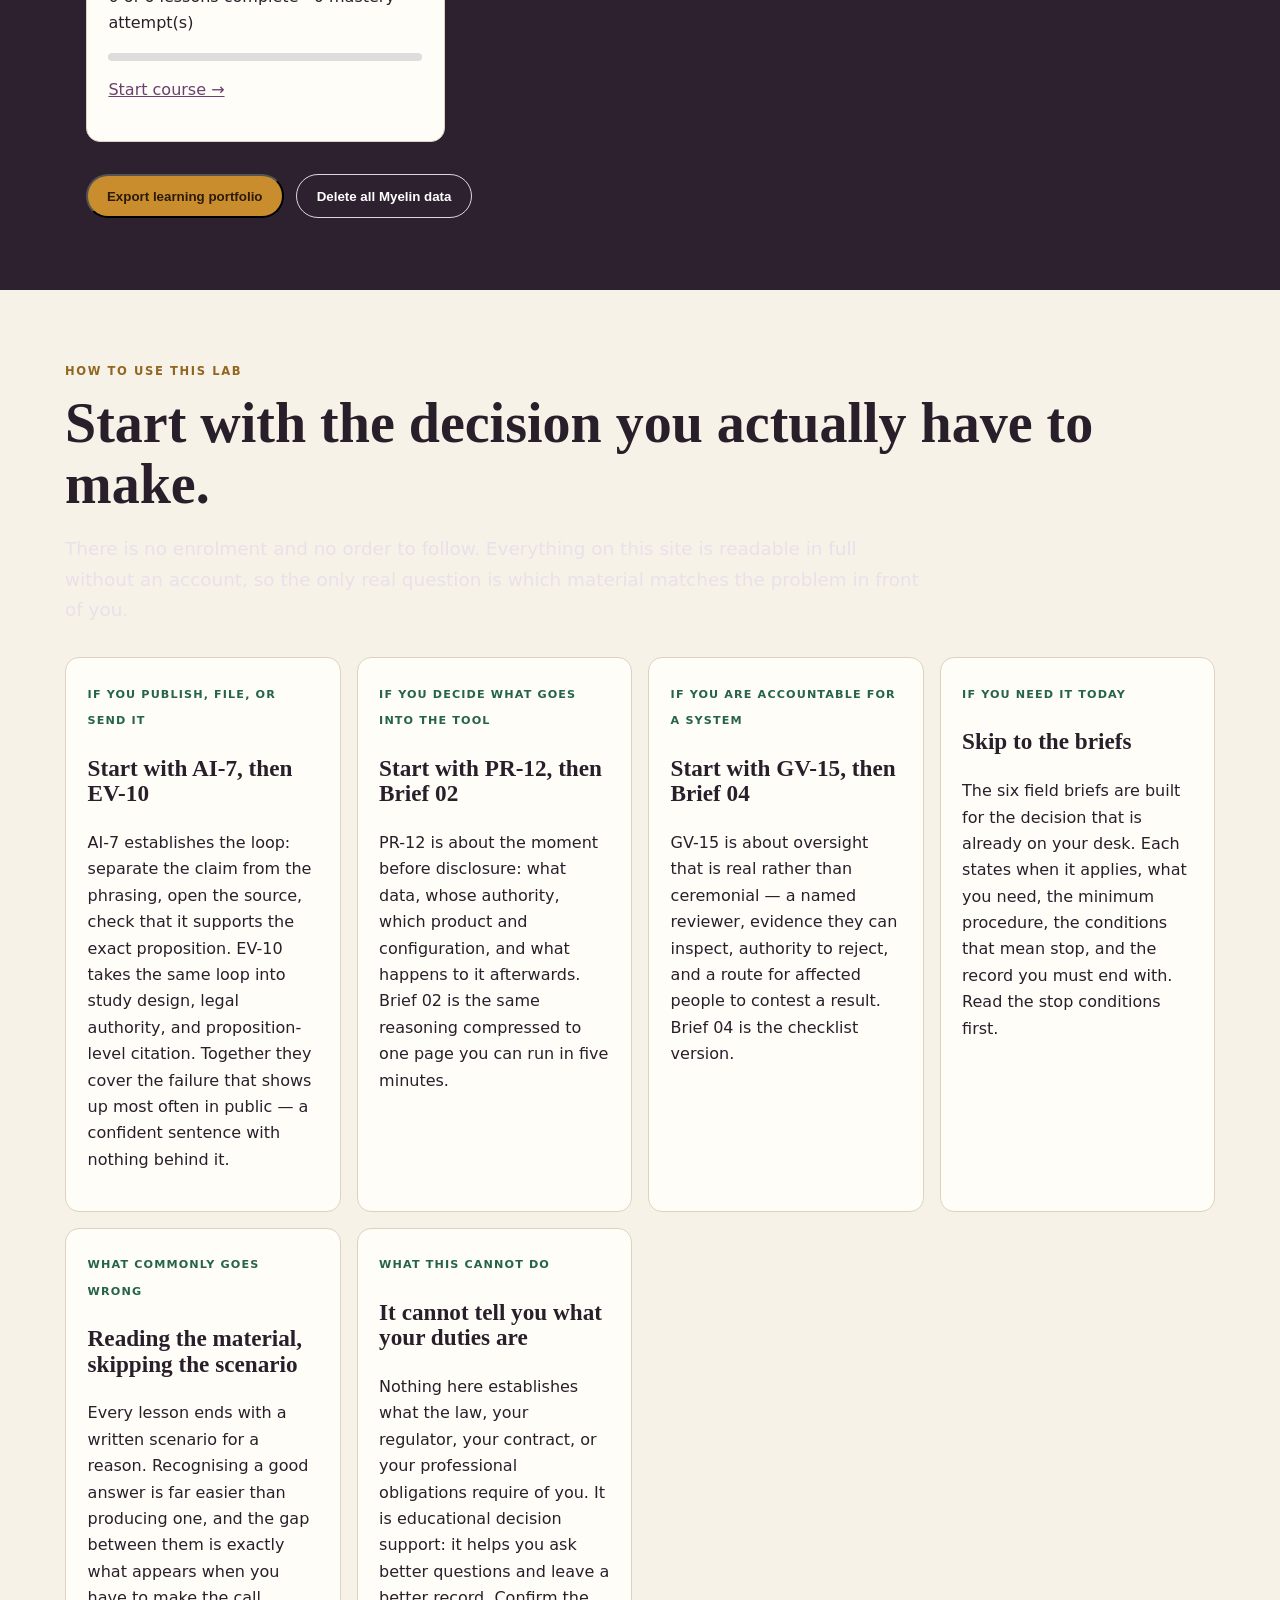
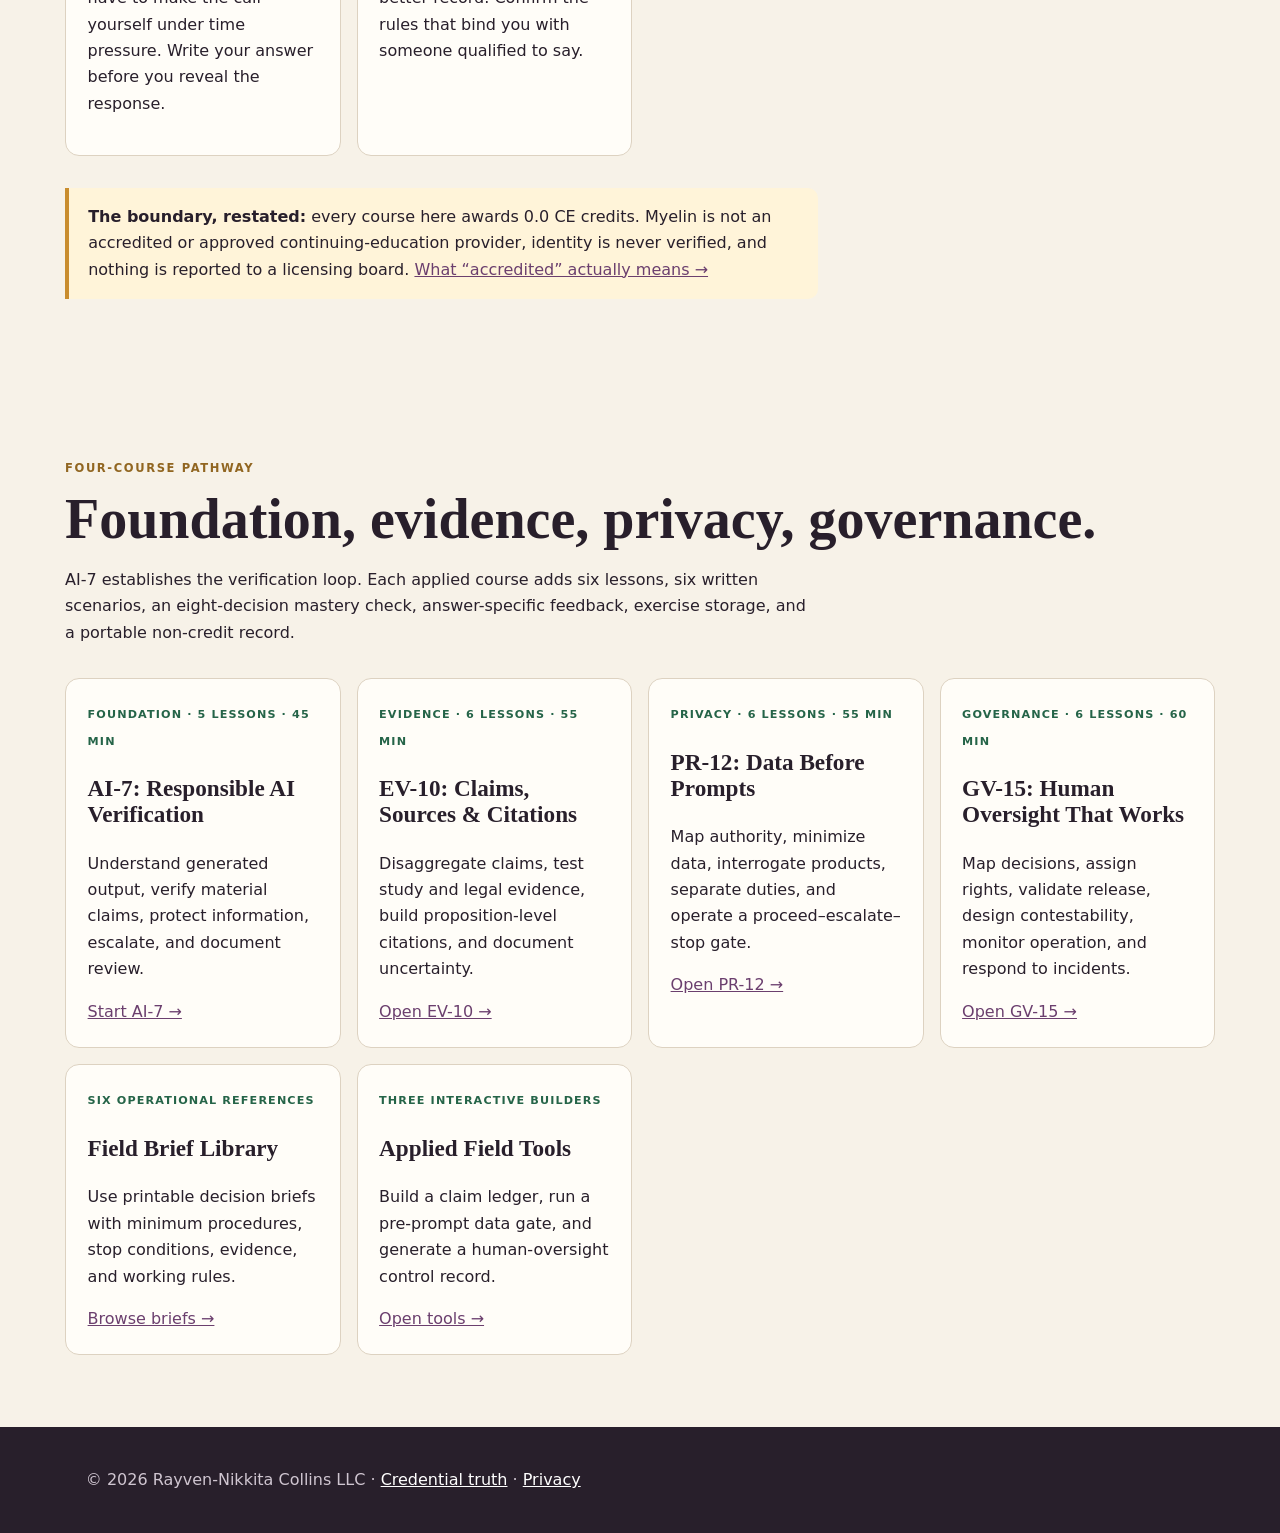
==== commit 602f750f: "Render the courses and briefs that existed only inside script tags briefs.html served 48 visible wor" ====
--- a/index.html
+++ b/index.html
@@ -1,3 +1,17 @@
 <!doctype html><html lang="en"><head><meta charset="utf-8"><meta name="viewport" content="width=device-width,initial-scale=1"><title>Myelin Learning Lab</title><meta name="description" content="Free, applied, non-credit courses, tools, and briefs for responsible AI work."><style>
-:root{--p:#4a2a4e;--g:#c98d2e;--bg:#f7f2e8;--paper:#fffdf8;--ink:#281f2b;--muted:#6b6470;--line:#ddd2c1}*{box-sizing:border-box}html{scroll-behavior:smooth}body{margin:0;background:var(--bg);color:var(--ink);font:16px/1.65 system-ui,-apple-system,Segoe UI,sans-serif}a{color:#6b3f6e}.wrap{max-width:1150px;margin:auto;padding:0 1.3rem}nav{min-height:68px;display:flex;align-items:center;gap:1.2rem;flex-wrap:wrap}nav strong{margin-right:auto}nav a{text-decoration:none}.hero{background:linear-gradient(130deg,#321c35,#5d3263 62%,#8c5d2d);color:white;padding:clamp(5rem,12vw,9rem) 0}.eyebrow{text-transform:uppercase;letter-spacing:.14em;font-size:.72rem;font-weight:800;color:#edc987}h1,h2,h3{font-family:Georgia,serif;line-height:1.1}h1{font-size:clamp(3rem,8vw,6.2rem);max-width:900px;margin:.2em 0}.lead{max-width:760px;font-size:1.15rem;color:#eadfea}.actions{display:flex;gap:.8rem;flex-wrap:wrap;margin-top:2rem}.btn{display:inline-block;border-radius:999px;padding:.8rem 1.2rem;background:var(--g);color:#2b1b08;text-decoration:none;font-weight:800}.btn.alt{background:transparent;color:white;border:1px solid #e4d3e6}.boundary{margin-top:2rem;padding:1rem;border:1px solid #ffffff55;background:#0002;border-radius:10px;max-width:850px}.section{padding:4.5rem 0}.section h2{font-size:clamp(2rem,5vw,3.5rem);margin:.2em 0}.grid{display:grid;grid-template-columns:repeat(auto-fit,minmax(270px,1fr));gap:1rem;margin-top:2rem}.card{background:var(--paper);border:1px solid var(--line);border-radius:14px;padding:1.35rem}.card span{font-size:.7rem;text-transform:uppercase;letter-spacing:.1em;font-weight:800;color:#256448}.card h3{font-size:1.45rem}.progress{height:8px;background:#ddd;border-radius:8px;overflow:hidden}.progress i{display:block;height:100%;background:var(--g)}.dash{background:#2d202f;color:white}.dash .card{color:var(--ink)}.next{border-left:4px solid var(--g);padding:1rem;background:#fff4d9;color:var(--ink)}footer{background:#281f2b;color:#cfc5d0;padding:2.5rem 0}footer a{color:white}@media(prefers-reduced-motion:reduce){html{scroll-behavior:auto}}
-</style><link rel="canonical" href="https://myelin-ce.vercel.app/"><meta property="og:type" content="website"><meta property="og:title" content="Myelin Learning Lab"><meta property="og:description" content="Free, applied, non-credit courses, tools, and briefs for responsible AI work."><meta property="og:url" content="https://myelin-ce.vercel.app/"><meta property="og:image" content="https://myelin-ce.vercel.app/og.png"><meta property="og:image:width" content="1200"><meta property="og:image:height" content="630"><meta name="twitter:card" content="summary_large_image"><meta name="twitter:image" content="https://myelin-ce.vercel.app/og.png"><link rel="icon" type="image/png" href="/icon-myelin-192.png"><link rel="apple-touch-icon" href="/icon-myelin-180.png"></head><body><header class="wrap"><nav><strong>Myelin Learning Lab</strong><a href="#courses">Courses</a><a href="/briefs">Briefs</a><a href="/tools">Tools</a><a href="/status">Status</a><a href="/privacy">Privacy</a></nav></header><main><section class="hero"><div class="wrap"><div class="eyebrow">Evidence-led professional learning</div><h1>Question AI before you trust it.</h1><p class="lead">Learn by making the decisions responsible AI work actually requires: verify the claim, classify the data, define the human control, and leave an evidence record.</p><div class="actions"><a class="btn" href="#courses">Choose a pathway</a><a class="btn alt" href="/tools">Use the field tools</a></div><div class="boundary"><strong>Transparent boundary:</strong> Non-credit education only. No account, identity verification, payment, accredited certificate, CE credit, or licensing-board reporting.</div></div></section><section class="section dash"><div class="wrap"><div class="eyebrow">Your browser-local learning desk</div><h2>Continue where you left off.</h2><p id="nextStep" class="next">No learning data yet. Start with AI-7 or choose the problem you need to solve.</p><div class="grid" id="dashboard"></div><div class="actions"><button class="btn" id="exportAll">Export learning portfolio</button><button class="btn alt" id="deleteAll">Delete all Myelin data</button></div></div></section><section class="section wrap" id="courses"><div class="eyebrow" style="color:var(--g)">Four-course pathway</div><h2>Foundation, evidence, privacy, governance.</h2><p>AI-7 establishes the verification loop. Each applied course adds six lessons, six written scenarios, an eight-decision mastery check, answer-specific feedback, exercise storage, and a portable non-credit record.</p><div class="grid"><article class="card"><span>Foundation · 5 lessons · 45 min</span><h3>AI-7: Responsible AI Verification</h3><p>Understand generated output, verify material claims, protect information, escalate, and document review.</p><a href="/course">Start AI-7 →</a></article><article class="card"><span>Evidence · 6 lessons · 55 min</span><h3>EV-10: Claims, Sources & Citations</h3><p>Disaggregate claims, test study and legal evidence, build proposition-level citations, and document uncertainty.</p><a href="/lab?course=evidence">Open EV-10 →</a></article><article class="card"><span>Privacy · 6 lessons · 55 min</span><h3>PR-12: Data Before Prompts</h3><p>Map authority, minimize data, interrogate products, separate duties, and operate a proceed–escalate–stop gate.</p><a href="/lab?course=privacy">Open PR-12 →</a></article><article class="card"><span>Governance · 6 lessons · 60 min</span><h3>GV-15: Human Oversight That Works</h3><p>Map decisions, assign rights, validate release, design contestability, monitor operation, and respond to incidents.</p><a href="/lab?course=governance">Open GV-15 →</a></article><article class="card"><span>Six operational references</span><h3>Field Brief Library</h3><p>Use printable decision briefs with minimum procedures, stop conditions, evidence, and working rules.</p><a href="/briefs">Browse briefs →</a></article><article class="card"><span>Three interactive builders</span><h3>Applied Field Tools</h3><p>Build a claim ledger, run a pre-prompt data gate, and generate a human-oversight control record.</p><a href="/tools">Open tools →</a></article></div></section></main><footer><div class="wrap">© 2026 Rayven-Nikkita Collins LLC · <a href="/status">Credential truth</a> · <a href="/privacy">Privacy</a></div></footer><script src="/dashboard.js"></script></body></html>
+:root{--p:#4a2a4e;--g:#c98d2e;--g-text:#916621;--bg:#f7f2e8;--paper:#fffdf8;--ink:#281f2b;--muted:#6b6470;--line:#ddd2c1}*{box-sizing:border-box}html{scroll-behavior:smooth}body{margin:0;background:var(--bg);color:var(--ink);font:16px/1.65 system-ui,-apple-system,Segoe UI,sans-serif}a{color:#6b3f6e}.wrap{max-width:1150px;margin:auto;padding:0 1.3rem}nav{min-height:68px;display:flex;align-items:center;gap:1.2rem;flex-wrap:wrap}nav strong{margin-right:auto}nav a{text-decoration:none}.hero{background:linear-gradient(130deg,#321c35,#5d3263 62%,#8c5d2d);color:white;padding:clamp(5rem,12vw,9rem) 0}.eyebrow{text-transform:uppercase;letter-spacing:.14em;font-size:.72rem;font-weight:800;color:#edc987}h1,h2,h3{font-family:Georgia,serif;line-height:1.1}h1{font-size:clamp(3rem,8vw,6.2rem);max-width:900px;margin:.2em 0}.lead{max-width:760px;font-size:1.15rem;color:#eadfea}.actions{display:flex;gap:.8rem;flex-wrap:wrap;margin-top:2rem}.btn{display:inline-block;border-radius:999px;padding:.8rem 1.2rem;background:var(--g);color:#2b1b08;text-decoration:none;font-weight:800}.btn.alt{background:transparent;color:white;border:1px solid #e4d3e6}.boundary{margin-top:2rem;padding:1rem;border:1px solid #ffffff55;background:#0002;border-radius:10px;max-width:850px}.section{padding:4.5rem 0}.section h2{font-size:clamp(2rem,5vw,3.5rem);margin:.2em 0}.grid{display:grid;grid-template-columns:repeat(auto-fit,minmax(270px,1fr));gap:1rem;margin-top:2rem}.card{background:var(--paper);border:1px solid var(--line);border-radius:14px;padding:1.35rem}.card span{font-size:.7rem;text-transform:uppercase;letter-spacing:.1em;font-weight:800;color:#256448}.card h3{font-size:1.45rem}.progress{height:8px;background:#ddd;border-radius:8px;overflow:hidden}.progress i{display:block;height:100%;background:var(--g)}.dash{background:#2d202f;color:white}.dash .card{color:var(--ink)}.boundary-light{margin-top:2rem;padding:1rem 1.2rem;border-left:4px solid var(--g);background:#fff4d9;border-radius:0 10px 10px 0;max-width:80ch}.section.wrap p,.section.wrap li{max-width:74ch}a:focus-visible,button:focus-visible{outline:3px solid var(--p,#4a2a4e);outline-offset:2px}.hero a:focus-visible,.dash a:focus-visible,.dash button:focus-visible{outline-color:#f7d9a0}.btn{min-height:44px;display:inline-flex;align-items:center}body{overflow-wrap:anywhere}.next{border-left:4px solid var(--g);padding:1rem;background:#fff4d9;color:var(--ink)}footer{background:#281f2b;color:#cfc5d0;padding:2.5rem 0}footer a{color:white}@media(prefers-reduced-motion:reduce){html{scroll-behavior:auto}}
+</style><link rel="canonical" href="https://myelin-ce.vercel.app/"><meta property="og:type" content="website"><meta property="og:title" content="Myelin Learning Lab"><meta property="og:description" content="Free, applied, non-credit courses, tools, and briefs for responsible AI work."><meta property="og:url" content="https://myelin-ce.vercel.app/"><meta property="og:image" content="https://myelin-ce.vercel.app/og.png"><meta property="og:image:width" content="1200"><meta property="og:image:height" content="630"><meta name="twitter:card" content="summary_large_image"><meta name="twitter:image" content="https://myelin-ce.vercel.app/og.png"><link rel="icon" type="image/png" href="/icon-myelin-192.png"><link rel="apple-touch-icon" href="/icon-myelin-180.png"></head><body><header class="wrap"><nav><strong>Myelin Learning Lab</strong><a href="#how">Start here</a><a href="#courses">Courses</a><a href="/briefs">Briefs</a><a href="/tools">Tools</a><a href="/status">Status</a><a href="/privacy">Privacy</a></nav></header><main><section class="hero"><div class="wrap"><div class="eyebrow">Evidence-led professional learning</div><h1>Question AI before you trust it.</h1><p class="lead">Learn by making the decisions responsible AI work actually requires: verify the claim, classify the data, define the human control, and leave an evidence record.</p><div class="actions"><a class="btn" href="#courses">Choose a pathway</a><a class="btn alt" href="/tools">Use the field tools</a></div><div class="boundary"><strong>Transparent boundary:</strong> Non-credit education only. No account, identity verification, payment, accredited certificate, CE credit, or licensing-board reporting.</div></div></section><section class="section dash"><div class="wrap"><div class="eyebrow">Your browser-local learning desk</div><h2>Continue where you left off.</h2><p id="nextStep" class="next">No learning data yet. Start with AI-7 or choose the problem you need to solve.</p><div class="grid" id="dashboard"><article class="card"><span>Browser-local progress</span><h3>Your desk is empty until you start</h3><p>This panel fills in once you begin a course, and it reads only what this browser has stored — there is no account, no server-side record, and nothing to sign in to. If scripting is off, or you are in a private window, the courses below still work in full; only the progress tracking does.</p><p><a href="/course">Start with AI-7 →</a></p></article></div><div class="actions"><button class="btn" id="exportAll">Export learning portfolio</button><button class="btn alt" id="deleteAll">Delete all Myelin data</button></div></div></section><section class="section wrap" id="how" aria-labelledby="how-h">
+<div class="eyebrow" style="color:var(--g-text)">How to use this lab</div>
+<h2 id="how-h">Start with the decision you actually have to make.</h2>
+<p class="lead">There is no enrolment and no order to follow. Everything on this site is readable in full without an account, so the only real question is which material matches the problem in front of you.</p>
+<div class="grid">
+<article class="card"><span>If you publish, file, or send it</span><h3>Start with AI-7, then EV-10</h3><p>AI-7 establishes the loop: separate the claim from the phrasing, open the source, check that it supports the exact proposition. EV-10 takes the same loop into study design, legal authority, and proposition-level citation. Together they cover the failure that shows up most often in public — a confident sentence with nothing behind it.</p></article>
+<article class="card"><span>If you decide what goes into the tool</span><h3>Start with PR-12, then Brief 02</h3><p>PR-12 is about the moment before disclosure: what data, whose authority, which product and configuration, and what happens to it afterwards. Brief 02 is the same reasoning compressed to one page you can run in five minutes.</p></article>
+<article class="card"><span>If you are accountable for a system</span><h3>Start with GV-15, then Brief 04</h3><p>GV-15 is about oversight that is real rather than ceremonial — a named reviewer, evidence they can inspect, authority to reject, and a route for affected people to contest a result. Brief 04 is the checklist version.</p></article>
+<article class="card"><span>If you need it today</span><h3>Skip to the briefs</h3><p>The six field briefs are built for the decision that is already on your desk. Each states when it applies, what you need, the minimum procedure, the conditions that mean stop, and the record you must end with. Read the stop conditions first.</p></article>
+<article class="card"><span>What commonly goes wrong</span><h3>Reading the material, skipping the scenario</h3><p>Every lesson ends with a written scenario for a reason. Recognising a good answer is far easier than producing one, and the gap between them is exactly what appears when you have to make the call yourself under time pressure. Write your answer before you reveal the response.</p></article>
+<article class="card"><span>What this cannot do</span><h3>It cannot tell you what your duties are</h3><p>Nothing here establishes what the law, your regulator, your contract, or your professional obligations require of you. It is educational decision support: it helps you ask better questions and leave a better record. Confirm the rules that bind you with someone qualified to say.</p></article>
+</div>
+<p class="boundary-light"><strong>The boundary, restated:</strong> every course here awards 0.0 CE credits. Myelin is not an accredited or approved continuing-education provider, identity is never verified, and nothing is reported to a licensing board. <a href="/status">What “accredited” actually means →</a></p>
+</section>
+<section class="section wrap" id="courses"><div class="eyebrow" style="color:var(--g-text)">Four-course pathway</div><h2>Foundation, evidence, privacy, governance.</h2><p>AI-7 establishes the verification loop. Each applied course adds six lessons, six written scenarios, an eight-decision mastery check, answer-specific feedback, exercise storage, and a portable non-credit record.</p><div class="grid"><article class="card"><span>Foundation · 5 lessons · 45 min</span><h3>AI-7: Responsible AI Verification</h3><p>Understand generated output, verify material claims, protect information, escalate, and document review.</p><a href="/course">Start AI-7 →</a></article><article class="card"><span>Evidence · 6 lessons · 55 min</span><h3>EV-10: Claims, Sources & Citations</h3><p>Disaggregate claims, test study and legal evidence, build proposition-level citations, and document uncertainty.</p><a href="/lab?course=evidence">Open EV-10 →</a></article><article class="card"><span>Privacy · 6 lessons · 55 min</span><h3>PR-12: Data Before Prompts</h3><p>Map authority, minimize data, interrogate products, separate duties, and operate a proceed–escalate–stop gate.</p><a href="/lab?course=privacy">Open PR-12 →</a></article><article class="card"><span>Governance · 6 lessons · 60 min</span><h3>GV-15: Human Oversight That Works</h3><p>Map decisions, assign rights, validate release, design contestability, monitor operation, and respond to incidents.</p><a href="/lab?course=governance">Open GV-15 →</a></article><article class="card"><span>Six operational references</span><h3>Field Brief Library</h3><p>Use printable decision briefs with minimum procedures, stop conditions, evidence, and working rules.</p><a href="/briefs">Browse briefs →</a></article><article class="card"><span>Three interactive builders</span><h3>Applied Field Tools</h3><p>Build a claim ledger, run a pre-prompt data gate, and generate a human-oversight control record.</p><a href="/tools">Open tools →</a></article></div></section></main><footer><div class="wrap">© 2026 Rayven-Nikkita Collins LLC · <a href="/status">Credential truth</a> · <a href="/privacy">Privacy</a></div></footer><script src="/dashboard.js"></script></body></html>
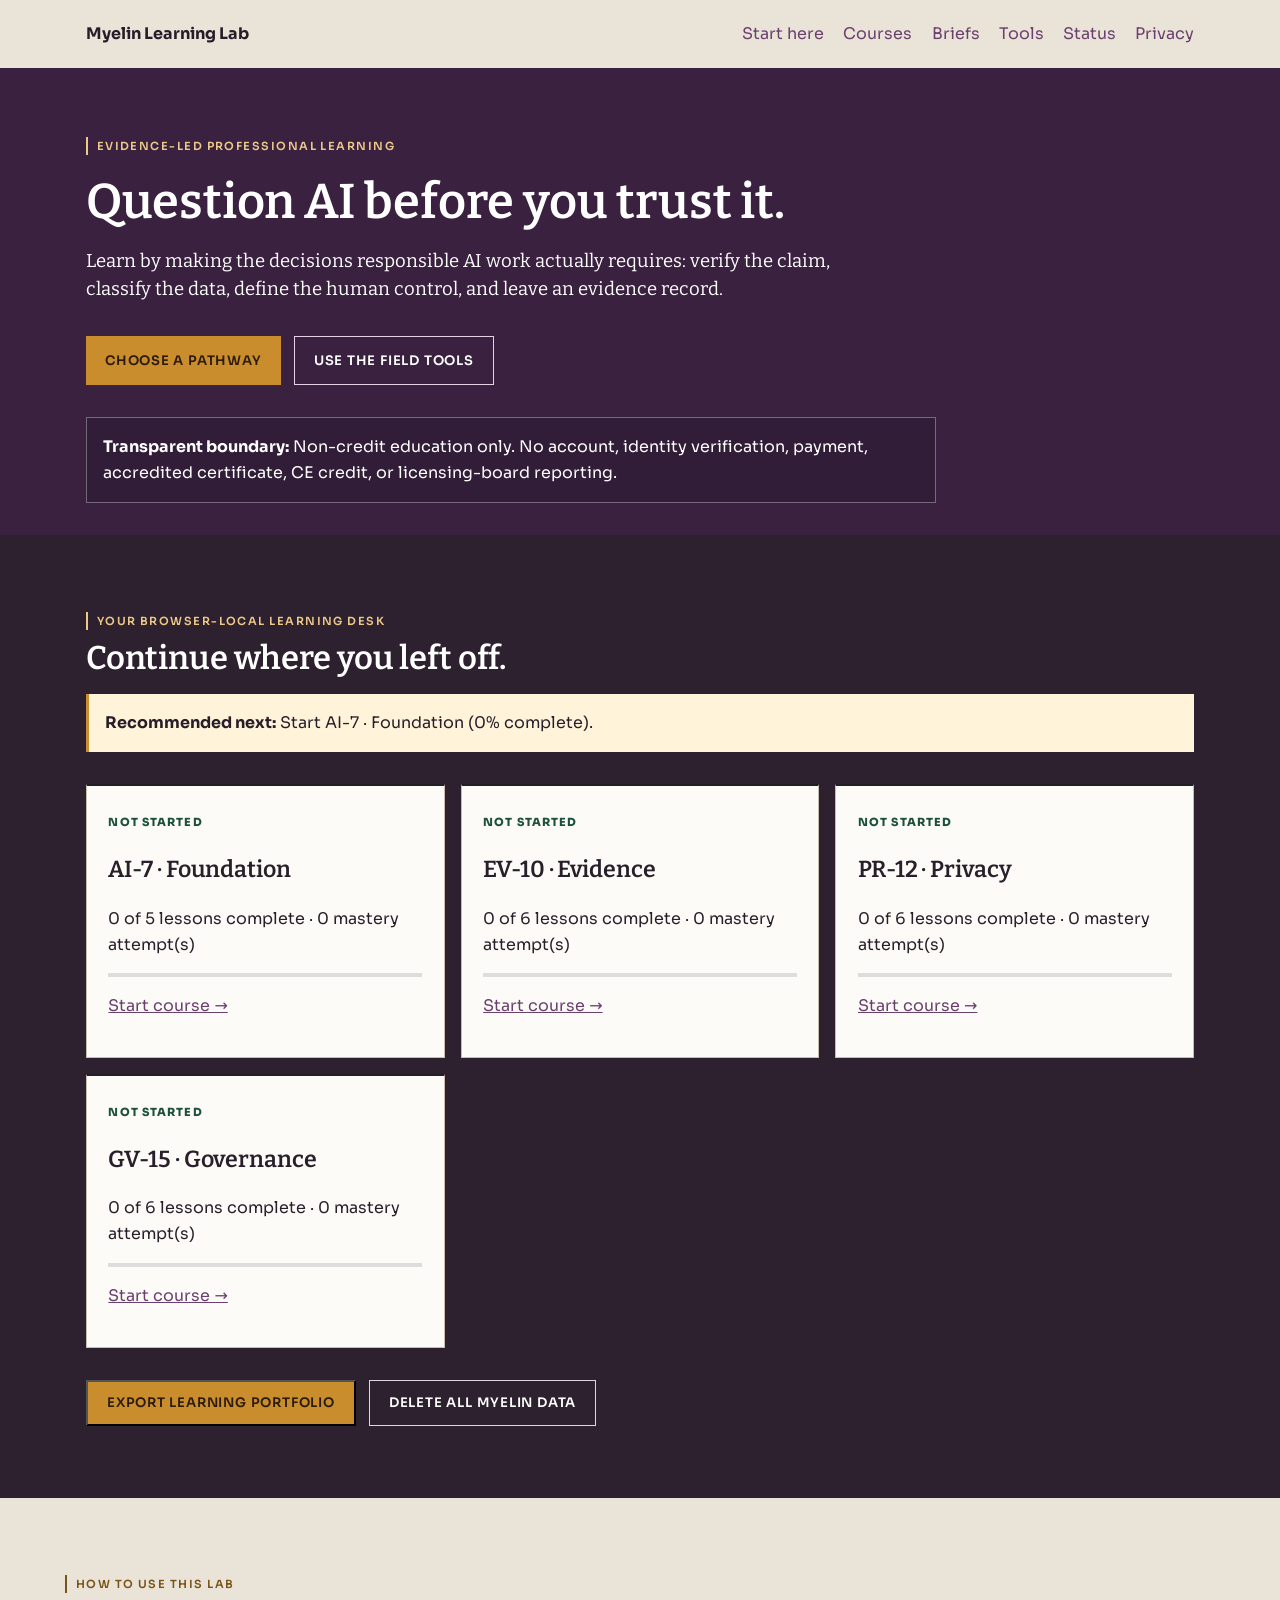
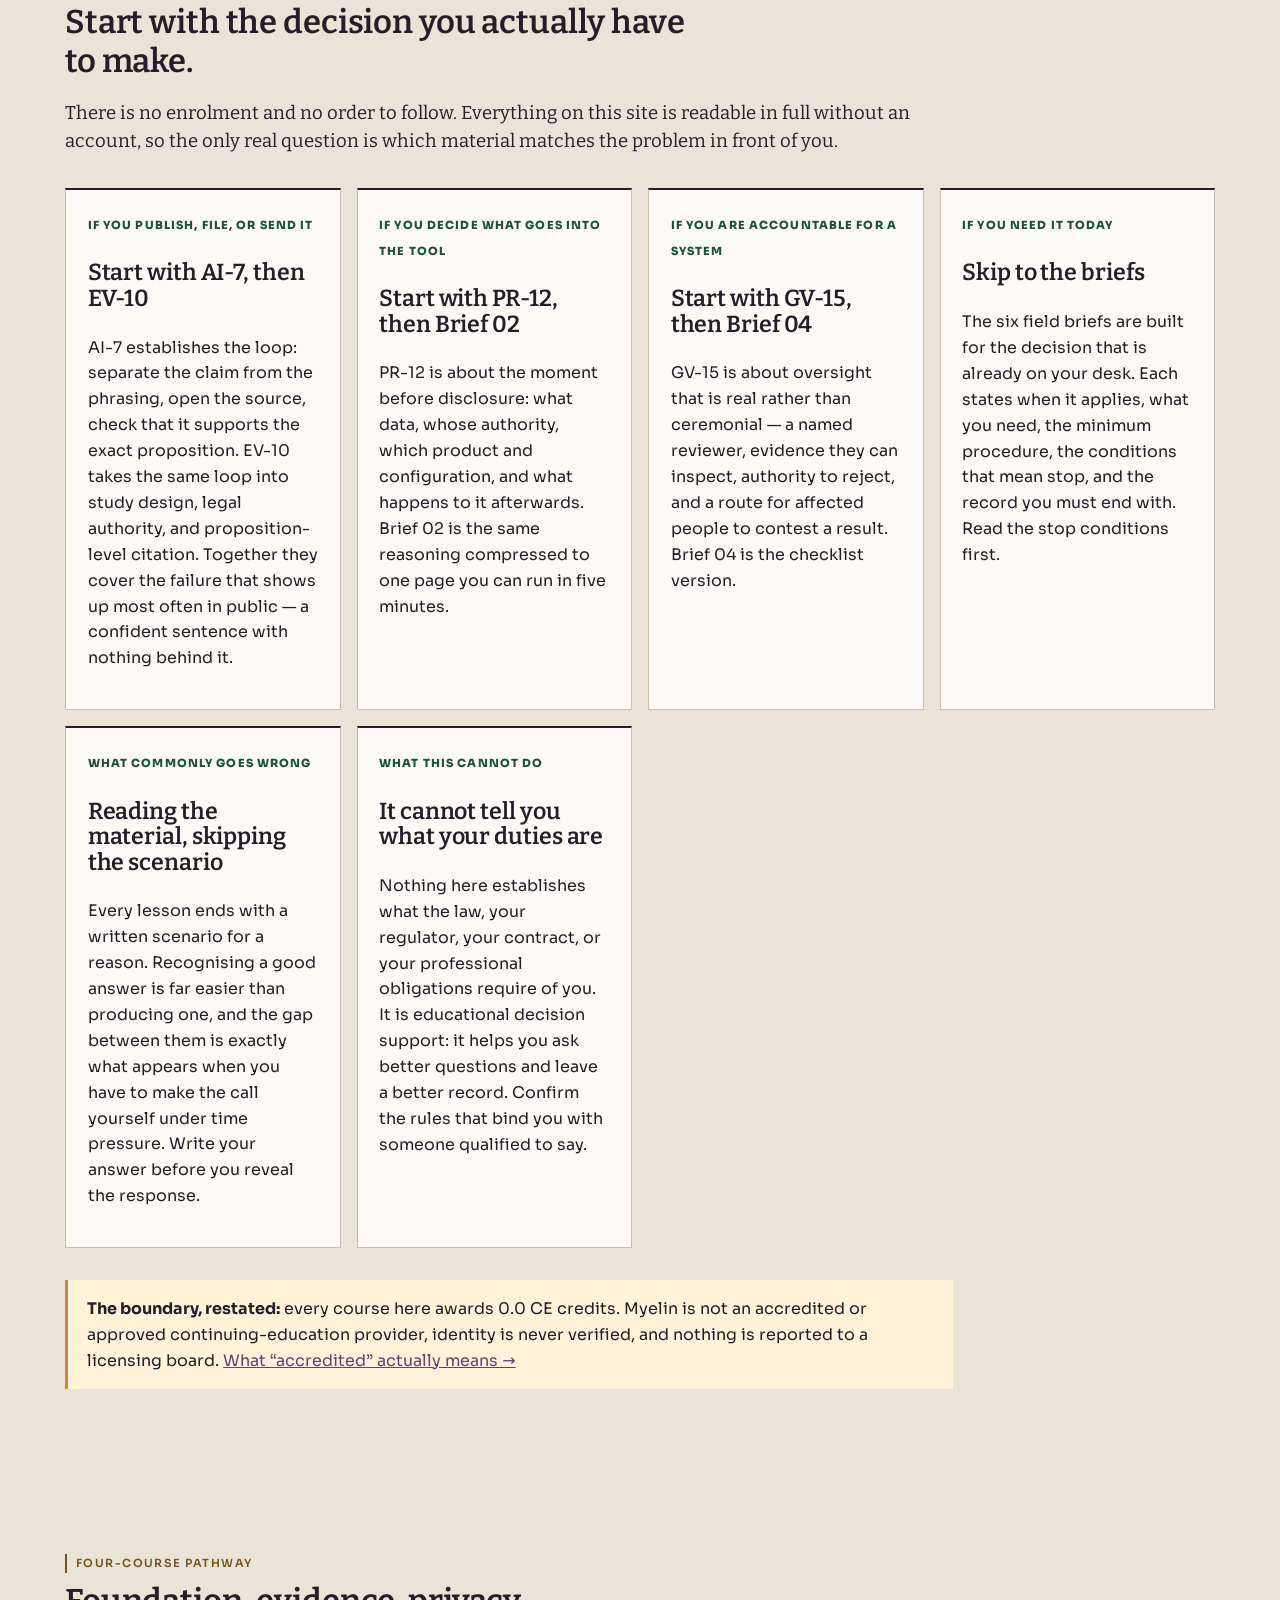
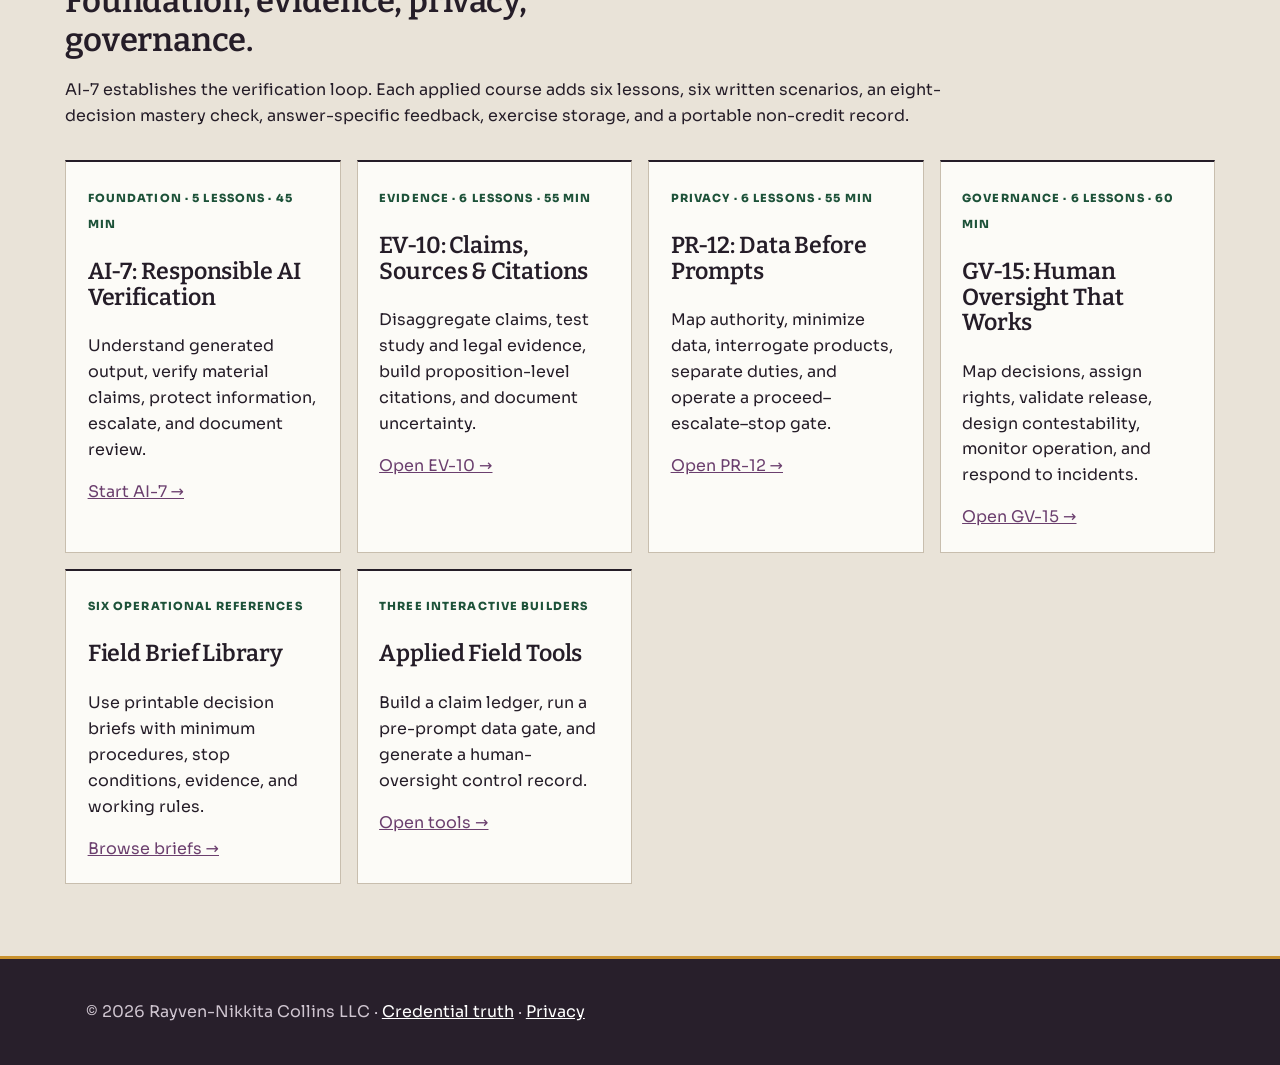
==== commit 7326a7b2: "Set the briefs as the field manual they are used as Myelin's colour was never the problem — the aube" ====
--- a/index.html
+++ b/index.html
@@ -1,6 +1,6 @@
 <!doctype html><html lang="en"><head><meta charset="utf-8"><meta name="viewport" content="width=device-width,initial-scale=1"><title>Myelin Learning Lab</title><meta name="description" content="Free, applied, non-credit courses, tools, and briefs for responsible AI work."><style>
-:root{--p:#4a2a4e;--g:#c98d2e;--g-text:#916621;--bg:#f7f2e8;--paper:#fffdf8;--ink:#281f2b;--muted:#6b6470;--line:#ddd2c1}*{box-sizing:border-box}html{scroll-behavior:smooth}body{margin:0;background:var(--bg);color:var(--ink);font:16px/1.65 system-ui,-apple-system,Segoe UI,sans-serif}a{color:#6b3f6e}.wrap{max-width:1150px;margin:auto;padding:0 1.3rem}nav{min-height:68px;display:flex;align-items:center;gap:1.2rem;flex-wrap:wrap}nav strong{margin-right:auto}nav a{text-decoration:none}.hero{background:linear-gradient(130deg,#321c35,#5d3263 62%,#8c5d2d);color:white;padding:clamp(5rem,12vw,9rem) 0}.eyebrow{text-transform:uppercase;letter-spacing:.14em;font-size:.72rem;font-weight:800;color:#edc987}h1,h2,h3{font-family:Georgia,serif;line-height:1.1}h1{font-size:clamp(3rem,8vw,6.2rem);max-width:900px;margin:.2em 0}.lead{max-width:760px;font-size:1.15rem;color:#eadfea}.actions{display:flex;gap:.8rem;flex-wrap:wrap;margin-top:2rem}.btn{display:inline-block;border-radius:999px;padding:.8rem 1.2rem;background:var(--g);color:#2b1b08;text-decoration:none;font-weight:800}.btn.alt{background:transparent;color:white;border:1px solid #e4d3e6}.boundary{margin-top:2rem;padding:1rem;border:1px solid #ffffff55;background:#0002;border-radius:10px;max-width:850px}.section{padding:4.5rem 0}.section h2{font-size:clamp(2rem,5vw,3.5rem);margin:.2em 0}.grid{display:grid;grid-template-columns:repeat(auto-fit,minmax(270px,1fr));gap:1rem;margin-top:2rem}.card{background:var(--paper);border:1px solid var(--line);border-radius:14px;padding:1.35rem}.card span{font-size:.7rem;text-transform:uppercase;letter-spacing:.1em;font-weight:800;color:#256448}.card h3{font-size:1.45rem}.progress{height:8px;background:#ddd;border-radius:8px;overflow:hidden}.progress i{display:block;height:100%;background:var(--g)}.dash{background:#2d202f;color:white}.dash .card{color:var(--ink)}.boundary-light{margin-top:2rem;padding:1rem 1.2rem;border-left:4px solid var(--g);background:#fff4d9;border-radius:0 10px 10px 0;max-width:80ch}.section.wrap p,.section.wrap li{max-width:74ch}a:focus-visible,button:focus-visible{outline:3px solid var(--p,#4a2a4e);outline-offset:2px}.hero a:focus-visible,.dash a:focus-visible,.dash button:focus-visible{outline-color:#f7d9a0}.btn{min-height:44px;display:inline-flex;align-items:center}body{overflow-wrap:anywhere}.next{border-left:4px solid var(--g);padding:1rem;background:#fff4d9;color:var(--ink)}footer{background:#281f2b;color:#cfc5d0;padding:2.5rem 0}footer a{color:white}@media(prefers-reduced-motion:reduce){html{scroll-behavior:auto}}
-</style><link rel="canonical" href="https://myelin-ce.vercel.app/"><meta property="og:type" content="website"><meta property="og:title" content="Myelin Learning Lab"><meta property="og:description" content="Free, applied, non-credit courses, tools, and briefs for responsible AI work."><meta property="og:url" content="https://myelin-ce.vercel.app/"><meta property="og:image" content="https://myelin-ce.vercel.app/og.png"><meta property="og:image:width" content="1200"><meta property="og:image:height" content="630"><meta name="twitter:card" content="summary_large_image"><meta name="twitter:image" content="https://myelin-ce.vercel.app/og.png"><link rel="icon" type="image/png" href="/icon-myelin-192.png"><link rel="apple-touch-icon" href="/icon-myelin-180.png"></head><body><header class="wrap"><nav><strong>Myelin Learning Lab</strong><a href="#how">Start here</a><a href="#courses">Courses</a><a href="/briefs">Briefs</a><a href="/tools">Tools</a><a href="/status">Status</a><a href="/privacy">Privacy</a></nav></header><main><section class="hero"><div class="wrap"><div class="eyebrow">Evidence-led professional learning</div><h1>Question AI before you trust it.</h1><p class="lead">Learn by making the decisions responsible AI work actually requires: verify the claim, classify the data, define the human control, and leave an evidence record.</p><div class="actions"><a class="btn" href="#courses">Choose a pathway</a><a class="btn alt" href="/tools">Use the field tools</a></div><div class="boundary"><strong>Transparent boundary:</strong> Non-credit education only. No account, identity verification, payment, accredited certificate, CE credit, or licensing-board reporting.</div></div></section><section class="section dash"><div class="wrap"><div class="eyebrow">Your browser-local learning desk</div><h2>Continue where you left off.</h2><p id="nextStep" class="next">No learning data yet. Start with AI-7 or choose the problem you need to solve.</p><div class="grid" id="dashboard"><article class="card"><span>Browser-local progress</span><h3>Your desk is empty until you start</h3><p>This panel fills in once you begin a course, and it reads only what this browser has stored — there is no account, no server-side record, and nothing to sign in to. If scripting is off, or you are in a private window, the courses below still work in full; only the progress tracking does.</p><p><a href="/course">Start with AI-7 →</a></p></article></div><div class="actions"><button class="btn" id="exportAll">Export learning portfolio</button><button class="btn alt" id="deleteAll">Delete all Myelin data</button></div></div></section><section class="section wrap" id="how" aria-labelledby="how-h">
+:root{--p:#4a2a4e;--g:#c98d2e;--g-text:#7A5417;--bg:#E9E3D8;--paper:#FCFBF7;--ink:#281f2b;--muted:#5A5361;--line:#C8BEAE}*{box-sizing:border-box}html{scroll-behavior:smooth}body{margin:0;background:var(--bg);color:var(--ink);font:16px/1.62 'Sora',system-ui,-apple-system,'Segoe UI',sans-serif}a{color:#6b3f6e}.wrap{max-width:1150px;margin:auto;padding:0 1.3rem}nav{min-height:68px;display:flex;align-items:center;gap:1.2rem;flex-wrap:wrap}nav strong{margin-right:auto}nav a{text-decoration:none}.hero{background:#3A2140;color:white;padding:clamp(5rem,12vw,9rem) 0}.eyebrow{text-transform:uppercase;letter-spacing:.14em;font-size:.72rem;font-weight:800;color:#edc987}h1,h2,h3{font-family:'Bitter',ui-serif,serif;line-height:1.1}h1{font-size:clamp(3rem,8vw,6.2rem);max-width:900px;margin:.2em 0}.lead{max-width:760px;font-size:1.15rem;color:#EFE7EF}.actions{display:flex;gap:.8rem;flex-wrap:wrap;margin-top:2rem}.btn{display:inline-block;border-radius:0;padding:.8rem 1.2rem;background:var(--g);color:#2b1b08;text-decoration:none;font-weight:800}.btn.alt{background:transparent;color:white;border:1px solid #e4d3e6}.boundary{margin-top:2rem;padding:1rem;border:1px solid #ffffff55;background:#0002;border-radius:0;max-width:850px}.section{padding:4.5rem 0}.section h2{font-size:clamp(2rem,5vw,3.5rem);margin:.2em 0}.grid{display:grid;grid-template-columns:repeat(auto-fit,minmax(270px,1fr));gap:1rem;margin-top:2rem}.card{background:var(--paper);border:1px solid var(--line);border-radius:0;padding:1.35rem}.card span{font-size:.7rem;text-transform:uppercase;letter-spacing:.1em;font-weight:800;color:#1D5239}.card h3{font-size:1.45rem}.progress{height:8px;background:#ddd;border-radius:0;overflow:hidden}.progress i{display:block;height:100%;background:var(--g)}.dash{background:#2d202f;color:white}.dash .card{color:var(--ink)}.boundary-light{margin-top:2rem;padding:1rem 1.2rem;border-left:4px solid var(--g);background:#fff4d9;border-radius:0;max-width:80ch}.section.wrap p,.section.wrap li{max-width:74ch}a:focus-visible,button:focus-visible{outline:3px solid var(--p,#4a2a4e);outline-offset:2px}.hero a:focus-visible,.dash a:focus-visible,.dash button:focus-visible{outline-color:#f7d9a0}.btn{min-height:44px;display:inline-flex;align-items:center}body{overflow-wrap:anywhere}.next{border-left:4px solid var(--g);padding:1rem;background:#fff4d9;color:var(--ink)}footer{background:#281f2b;color:#cfc5d0;padding:2.5rem 0}footer a{color:white}@media(prefers-reduced-motion:reduce){html{scroll-behavior:auto}}
+</style><link rel="canonical" href="https://myelin-ce.vercel.app/"><meta property="og:type" content="website"><meta property="og:title" content="Myelin Learning Lab"><meta property="og:description" content="Free, applied, non-credit courses, tools, and briefs for responsible AI work."><meta property="og:url" content="https://myelin-ce.vercel.app/"><meta property="og:image" content="https://myelin-ce.vercel.app/og.png"><meta property="og:image:width" content="1200"><meta property="og:image:height" content="630"><meta name="twitter:card" content="summary_large_image"><meta name="twitter:image" content="https://myelin-ce.vercel.app/og.png"><link rel="icon" type="image/png" href="/icon-myelin-192.png"><link rel="apple-touch-icon" href="/icon-myelin-180.png"><link rel="preconnect" href="https://fonts.googleapis.com"><link rel="preconnect" href="https://fonts.gstatic.com" crossorigin><link rel="stylesheet" href="https://fonts.googleapis.com/css2?family=Bitter:ital,wght@0,400;0,500;0,600;0,700;1,400&family=Sora:wght@400;500;600;700&display=swap"><link rel="stylesheet" href="/manual.css"></head><body><header class="wrap"><nav><strong>Myelin Learning Lab</strong><a href="#how">Start here</a><a href="#courses">Courses</a><a href="/briefs">Briefs</a><a href="/tools">Tools</a><a href="/status">Status</a><a href="/privacy">Privacy</a></nav></header><main><section class="hero"><div class="wrap"><div class="eyebrow">Evidence-led professional learning</div><h1>Question AI before you trust it.</h1><p class="lead">Learn by making the decisions responsible AI work actually requires: verify the claim, classify the data, define the human control, and leave an evidence record.</p><div class="actions"><a class="btn" href="#courses">Choose a pathway</a><a class="btn alt" href="/tools">Use the field tools</a></div><div class="boundary"><strong>Transparent boundary:</strong> Non-credit education only. No account, identity verification, payment, accredited certificate, CE credit, or licensing-board reporting.</div></div></section><section class="section dash"><div class="wrap"><div class="eyebrow">Your browser-local learning desk</div><h2>Continue where you left off.</h2><p id="nextStep" class="next">No learning data yet. Start with AI-7 or choose the problem you need to solve.</p><div class="grid" id="dashboard"><article class="card"><span>Browser-local progress</span><h3>Your desk is empty until you start</h3><p>This panel fills in once you begin a course, and it reads only what this browser has stored — there is no account, no server-side record, and nothing to sign in to. If scripting is off, or you are in a private window, the courses below still work in full; only the progress tracking does.</p><p><a href="/course">Start with AI-7 →</a></p></article></div><div class="actions"><button class="btn" id="exportAll">Export learning portfolio</button><button class="btn alt" id="deleteAll">Delete all Myelin data</button></div></div></section><section class="section wrap" id="how" aria-labelledby="how-h">
 <div class="eyebrow" style="color:var(--g-text)">How to use this lab</div>
 <h2 id="how-h">Start with the decision you actually have to make.</h2>
 <p class="lead">There is no enrolment and no order to follow. Everything on this site is readable in full without an account, so the only real question is which material matches the problem in front of you.</p>
--- a/manual.css
+++ b/manual.css
@@ -0,0 +1,123 @@
+/* ═══════════════════════════════════════════════════════════════════════════
+   Myelin — a field manual.
+
+   The colour here was never the problem: the aubergine and gold are Myelin's
+   and they stay. The type was. Every page was Georgia headings on system-ui
+   body over #f7f2e8 cream, with 14–16px rounded cards and 999px pill
+   buttons — the same page seven unrelated builds in this estate were
+   rendering, distinguishable only by accent hue.
+
+   These are continuing-education field briefs: material somebody carries into
+   a room, works through, ticks off and marks up. So it is set as a manual.
+   Bitter is a slab serif drawn to hold ink at small sizes on rough stock;
+   Sora takes the apparatus — designators, labels, checklists, controls. The
+   cream ground becomes board (#E9E3D8) with the panels as sheet, and every
+   radius goes flat, because a manual has trimmed edges and printed rules,
+   not soft cards. Panels are hung from a 2px head rule; briefs and lessons
+   carry a marked gutter down the left, the way a working copy does.
+
+   This layer loads after each page's own styles. It carries form only, and
+   it keeps every affordance underneath it: focus rings, print rules, reduced
+   motion, the 44px touch targets, and the checklists that make the manual
+   markable in the first place.
+   ═══════════════════════════════════════════════════════════════════════════ */
+
+:root{
+  --slab:'Bitter',ui-serif,serif;
+  --appar:'Sora',system-ui,-apple-system,'Segoe UI',sans-serif;
+  --board:#E9E3D8;
+  --sheet:#FCFBF7;
+  --m-ink:#251D28;
+  --m-rule:#C8BEAE;
+  --m-rule-firm:#9A8F7D;
+  --plum-deep:#3A2140;
+}
+
+body{font-family:var(--appar);font-size:16px;background:var(--board);color:var(--m-ink)}
+h1,h2,h3,h4,.side-h{font-family:var(--slab);font-weight:600;letter-spacing:-.004em}
+
+/* A manual has a cover line, not a 6.2rem display headline. */
+h1{font-size:clamp(1.95rem,4.2vw,3.05rem);line-height:1.12;margin:.35em 0 .3em;max-width:24ch}
+.section h2,.course-head h2,.read-guide h2,.brief h2,.lesson h2,h2{
+  font-size:clamp(1.4rem,2.8vw,2.05rem);line-height:1.2;max-width:30ch}
+.brief h3,.lesson h3,h3{font-size:clamp(1.02rem,1.6vw,1.2rem)}
+.hero{padding:clamp(2.6rem,6vw,4rem) 0 clamp(1.4rem,3vw,2rem)}
+header.myelin-cover,.hero.cover{background:var(--plum-deep)}
+
+/* Designators and labels are apparatus: tabular, tracked, ruled off. */
+.eyebrow,.ix-n,.progressText,.ck-count,.ck-note,.cite{font-family:var(--appar);
+  font-variant-numeric:tabular-nums;letter-spacing:.13em}
+.eyebrow{font-size:.7rem;font-weight:600;text-transform:uppercase;
+  border-left:2px solid currentColor;padding-left:.55rem;display:inline-block}
+.ix-n{font-size:.68rem;font-weight:600}
+
+/* Flat stock. No card ever regains a corner radius on this site. */
+.card,.brief,.lesson,.quiz,.record,.tool,.read-guide,.notice,.callout,.source,
+.output,.objective,.scenario,.example,.datum,.data div,.result,.finding,
+.disclaimer,.table,.cta,.side,.check,.attest,.answer,label.answer,fieldset,
+input,textarea,select,.teach,.misuse,.boundary-light,.next,.progress,.meter,
+.bar,.btn,.pill,.print,.tabs button,.tabs a,.lesson-nav button,.lesson-nav a{
+  border-radius:0}
+
+.brief,.lesson,.tool,.read-guide,.record,.quiz,.card{
+  background:var(--sheet);border:1px solid var(--m-rule);border-top:2px solid var(--m-ink)}
+.index a{background:var(--sheet);border:1px solid var(--m-rule);border-left:3px solid var(--plum-deep)}
+
+/* the marked gutter of a working copy */
+.brief,.lesson{border-left:3px solid var(--m-rule-firm)}
+.read-guide{border-left:4px solid var(--plum-deep)}
+
+.notice,.callout,.objective,.teach,.misuse,.boundary-light,.next{
+  border-radius:0;border-left-width:3px}
+
+/* Controls read as stamped, not as pills. */
+.btn,.pill,.print,.tabs button,.tabs a,.lesson-nav button,.lesson-nav a{
+  font-family:var(--appar);font-weight:600;font-size:.82rem;letter-spacing:.06em;
+  text-transform:uppercase}
+
+/* Checklists are the point of a manual: they get printed rules and room. */
+.checklist{border-top:2px solid var(--m-ink)}
+.checklist label{border-bottom:1px solid var(--m-rule);padding:.6rem .2rem;
+  font-family:var(--appar);font-size:.92rem;text-transform:none;letter-spacing:0}
+.checklist input{border-radius:0}
+
+/* Meters are gauges, not trophies. */
+.progress,.meter,.bar{height:4px;border-radius:0}
+.progress i,.meter i,.bar i{border-radius:0}
+
+table{font-family:var(--appar);font-variant-numeric:tabular-nums}
+th{font-family:var(--appar);font-size:.74rem;letter-spacing:.1em;text-transform:uppercase;
+  border-bottom:2px solid var(--m-ink)}
+td{border-top:1px solid var(--m-rule)}
+.table{border:0;border-top:2px solid var(--m-ink);background:none}
+
+code{font-family:var(--appar);letter-spacing:.01em}
+
+/* The lede colour was set for a dark cover and then used on light stock,
+   where it measured 1.16:1 — in the accessibility tree and invisible on the
+   page. It now takes its colour from the ground it is actually on. */
+.lead,.lede{font-family:var(--slab);font-size:clamp(1.02rem,1.5vw,1.16rem);
+  line-height:1.5;color:inherit;max-width:66ch}
+
+/* the free guide's call to action inherited a light-on-deep-gold pair once the
+   gold was deepened for AA; the text follows the fill */
+.cta .btn,.cta a.btn{color:#FFFFFF}
+
+footer{border-top:3px solid #C9922F}
+
+a:focus-visible,button:focus-visible,input:focus-visible,textarea:focus-visible,
+select:focus-visible,summary:focus-visible{outline:3px solid var(--plum-deep);outline-offset:2px}
+.hero a:focus-visible,header a:focus-visible,.dash a:focus-visible,.side a:focus-visible{
+  outline-color:#F3D79A}
+
+@media(prefers-reduced-motion:reduce){html{scroll-behavior:auto}*{transition:none!important;animation:none!important}}
+@media(forced-colors:active){
+  .brief,.lesson,.tool,.read-guide,.record,.quiz,.card,.index a{border-color:CanvasText}
+  .progress i,.meter i,.bar i{background:Highlight}
+}
+@media print{
+  body{background:#fff;color:#000}
+  .brief,.lesson,.tool,.read-guide{background:#fff;border:0;border-top:1px solid #000;break-inside:avoid}
+  .checklist label{border-bottom:1px solid #000}
+  a[href^="http"]::after{content:" (" attr(href) ")";font-size:.8em}
+}
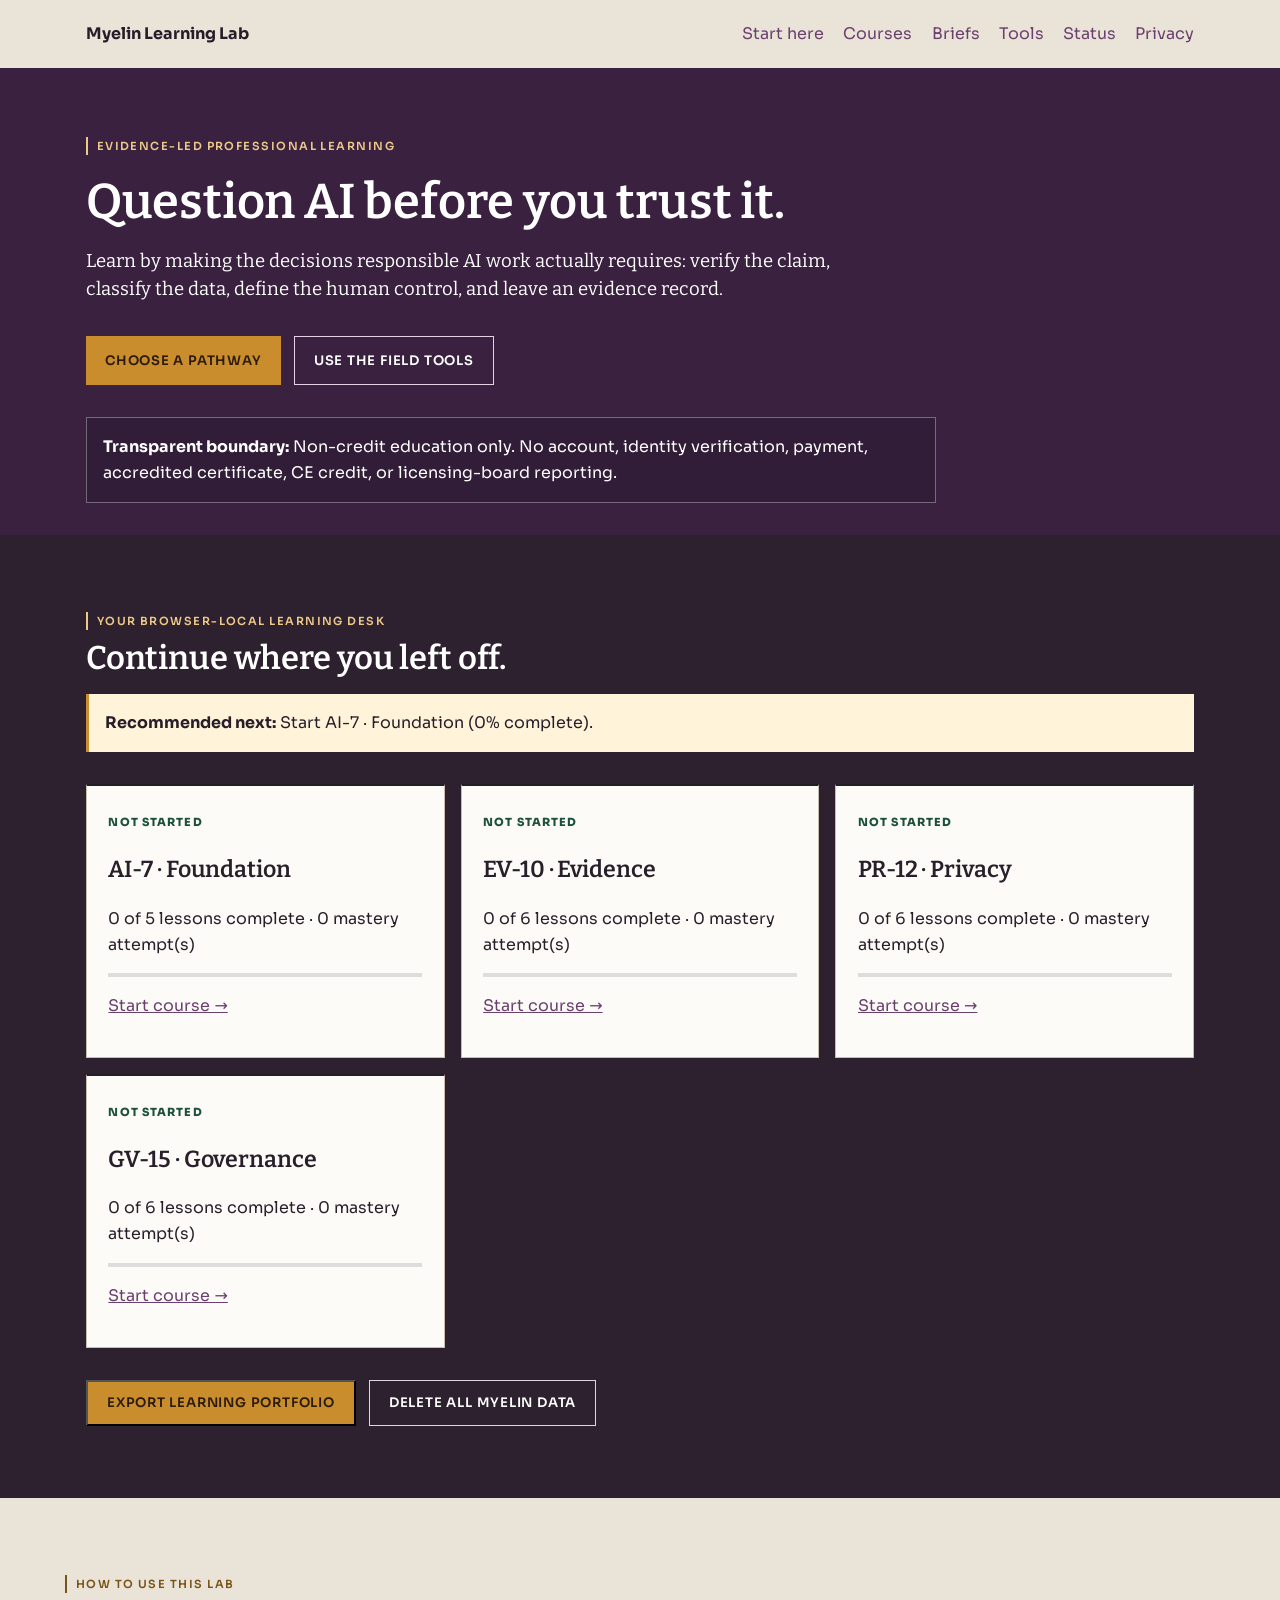
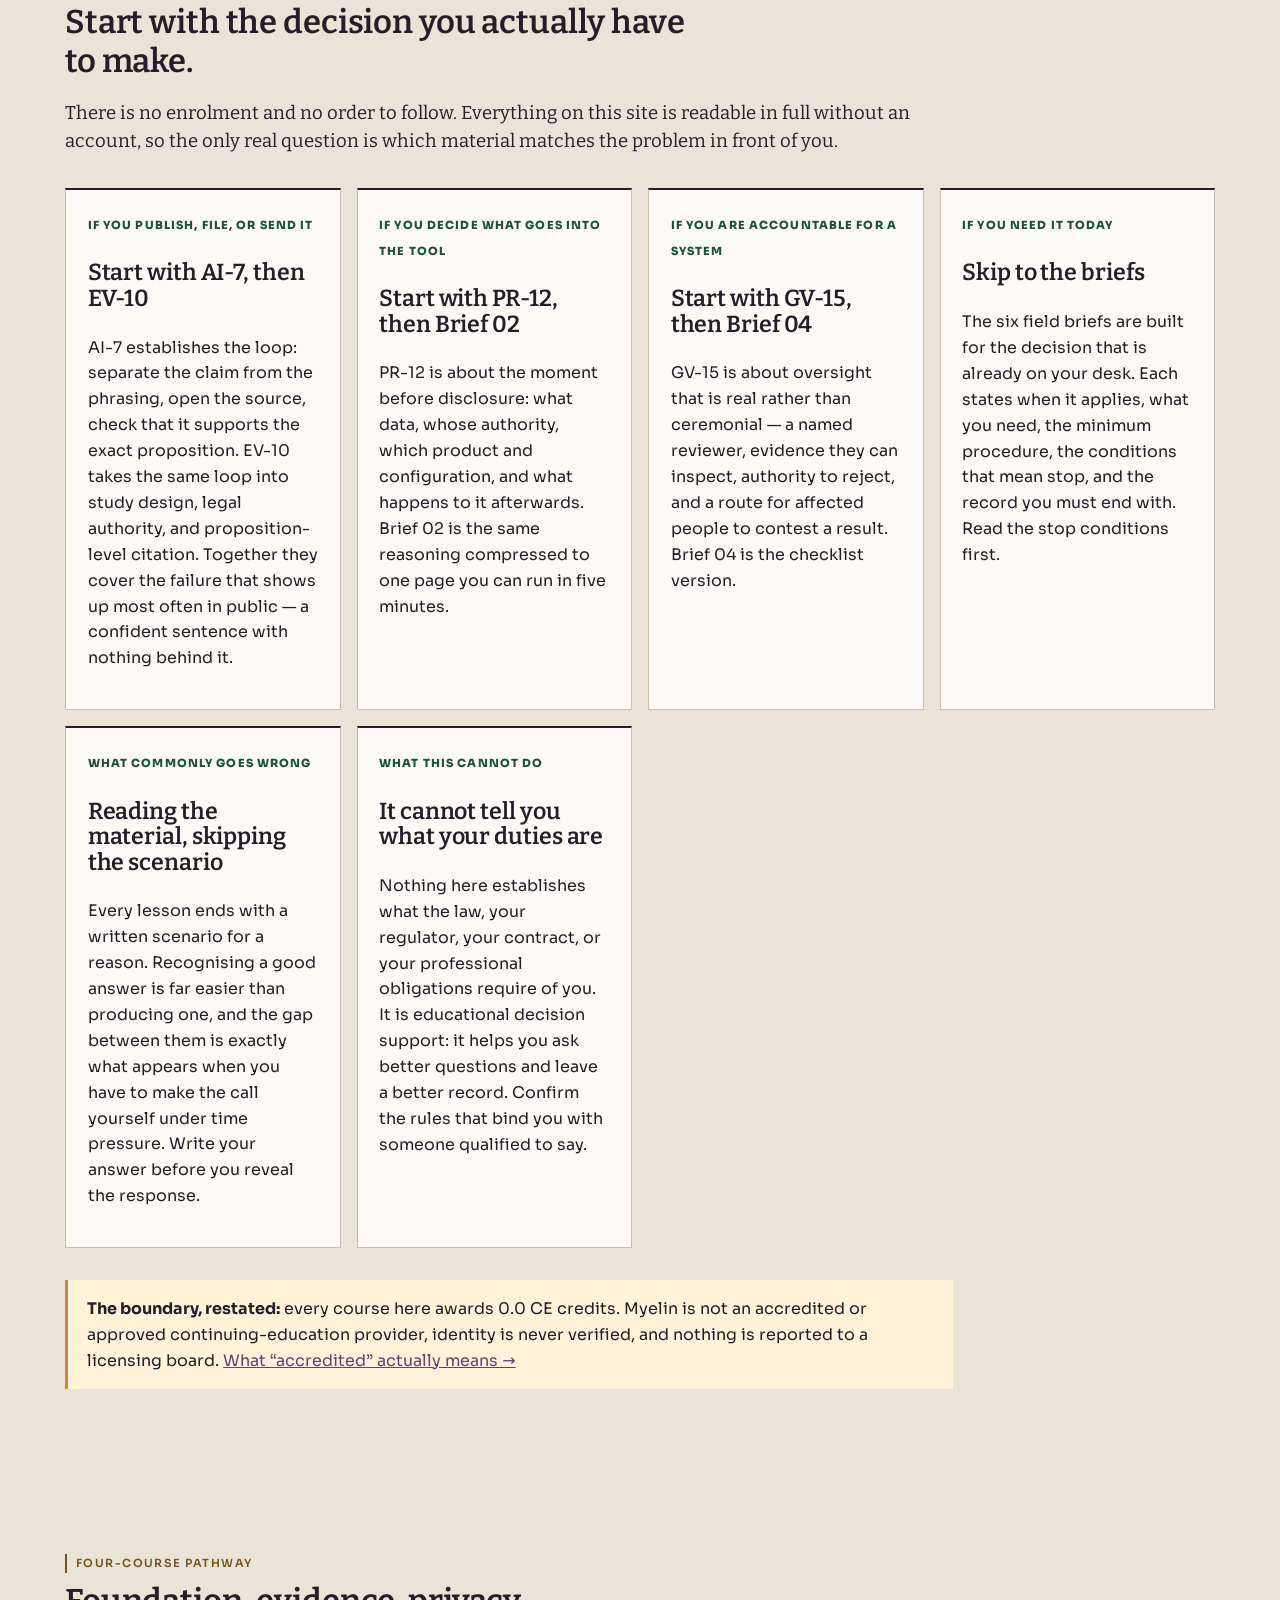
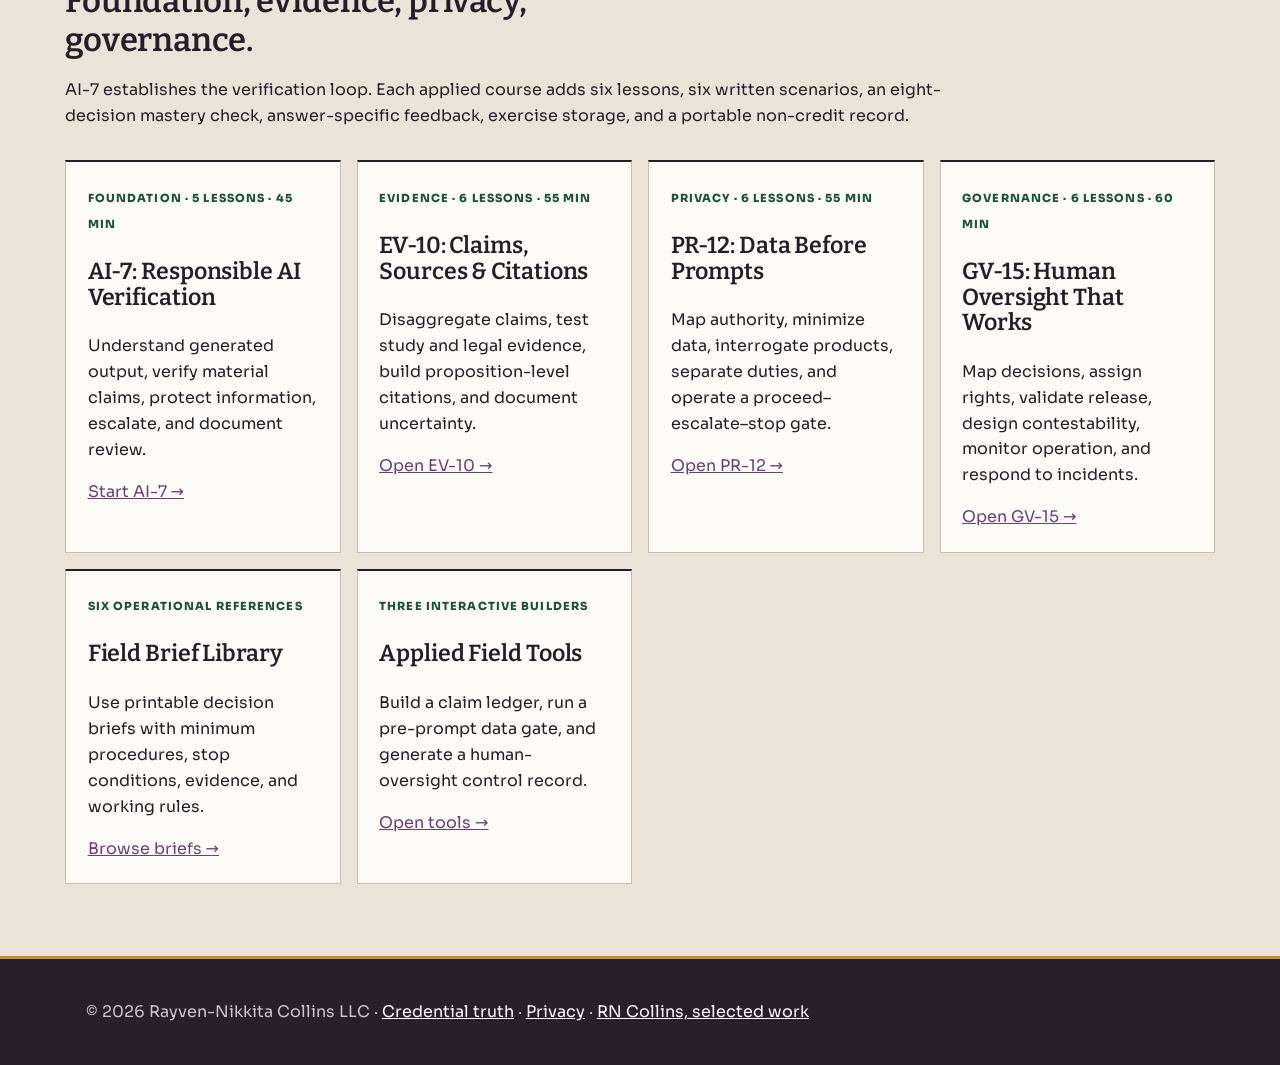
==== commit 2a297d52: "Link the footers back to RN Collins' selected work (site review Oct 13) Site review of Oct 13, 2026 " ====
--- a/index.html
+++ b/index.html
@@ -14,4 +14,4 @@
 </div>
 <p class="boundary-light"><strong>The boundary, restated:</strong> every course here awards 0.0 CE credits. Myelin is not an accredited or approved continuing-education provider, identity is never verified, and nothing is reported to a licensing board. <a href="/status">What “accredited” actually means →</a></p>
 </section>
-<section class="section wrap" id="courses"><div class="eyebrow" style="color:var(--g-text)">Four-course pathway</div><h2>Foundation, evidence, privacy, governance.</h2><p>AI-7 establishes the verification loop. Each applied course adds six lessons, six written scenarios, an eight-decision mastery check, answer-specific feedback, exercise storage, and a portable non-credit record.</p><div class="grid"><article class="card"><span>Foundation · 5 lessons · 45 min</span><h3>AI-7: Responsible AI Verification</h3><p>Understand generated output, verify material claims, protect information, escalate, and document review.</p><a href="/course">Start AI-7 →</a></article><article class="card"><span>Evidence · 6 lessons · 55 min</span><h3>EV-10: Claims, Sources & Citations</h3><p>Disaggregate claims, test study and legal evidence, build proposition-level citations, and document uncertainty.</p><a href="/lab?course=evidence">Open EV-10 →</a></article><article class="card"><span>Privacy · 6 lessons · 55 min</span><h3>PR-12: Data Before Prompts</h3><p>Map authority, minimize data, interrogate products, separate duties, and operate a proceed–escalate–stop gate.</p><a href="/lab?course=privacy">Open PR-12 →</a></article><article class="card"><span>Governance · 6 lessons · 60 min</span><h3>GV-15: Human Oversight That Works</h3><p>Map decisions, assign rights, validate release, design contestability, monitor operation, and respond to incidents.</p><a href="/lab?course=governance">Open GV-15 →</a></article><article class="card"><span>Six operational references</span><h3>Field Brief Library</h3><p>Use printable decision briefs with minimum procedures, stop conditions, evidence, and working rules.</p><a href="/briefs">Browse briefs →</a></article><article class="card"><span>Three interactive builders</span><h3>Applied Field Tools</h3><p>Build a claim ledger, run a pre-prompt data gate, and generate a human-oversight control record.</p><a href="/tools">Open tools →</a></article></div></section></main><footer><div class="wrap">© 2026 Rayven-Nikkita Collins LLC · <a href="/status">Credential truth</a> · <a href="/privacy">Privacy</a></div></footer><script src="/dashboard.js"></script></body></html>
+<section class="section wrap" id="courses"><div class="eyebrow" style="color:var(--g-text)">Four-course pathway</div><h2>Foundation, evidence, privacy, governance.</h2><p>AI-7 establishes the verification loop. Each applied course adds six lessons, six written scenarios, an eight-decision mastery check, answer-specific feedback, exercise storage, and a portable non-credit record.</p><div class="grid"><article class="card"><span>Foundation · 5 lessons · 45 min</span><h3>AI-7: Responsible AI Verification</h3><p>Understand generated output, verify material claims, protect information, escalate, and document review.</p><a href="/course">Start AI-7 →</a></article><article class="card"><span>Evidence · 6 lessons · 55 min</span><h3>EV-10: Claims, Sources & Citations</h3><p>Disaggregate claims, test study and legal evidence, build proposition-level citations, and document uncertainty.</p><a href="/lab?course=evidence">Open EV-10 →</a></article><article class="card"><span>Privacy · 6 lessons · 55 min</span><h3>PR-12: Data Before Prompts</h3><p>Map authority, minimize data, interrogate products, separate duties, and operate a proceed–escalate–stop gate.</p><a href="/lab?course=privacy">Open PR-12 →</a></article><article class="card"><span>Governance · 6 lessons · 60 min</span><h3>GV-15: Human Oversight That Works</h3><p>Map decisions, assign rights, validate release, design contestability, monitor operation, and respond to incidents.</p><a href="/lab?course=governance">Open GV-15 →</a></article><article class="card"><span>Six operational references</span><h3>Field Brief Library</h3><p>Use printable decision briefs with minimum procedures, stop conditions, evidence, and working rules.</p><a href="/briefs">Browse briefs →</a></article><article class="card"><span>Three interactive builders</span><h3>Applied Field Tools</h3><p>Build a claim ledger, run a pre-prompt data gate, and generate a human-oversight control record.</p><a href="/tools">Open tools →</a></article></div></section></main><footer><div class="wrap">© 2026 Rayven-Nikkita Collins LLC · <a href="/status">Credential truth</a> · <a href="/privacy">Privacy</a> · <a href="https://rn-selected-work.vercel.app/" target="_blank" rel="noopener">RN Collins, selected work</a></div></footer><script src="/dashboard.js"></script></body></html>
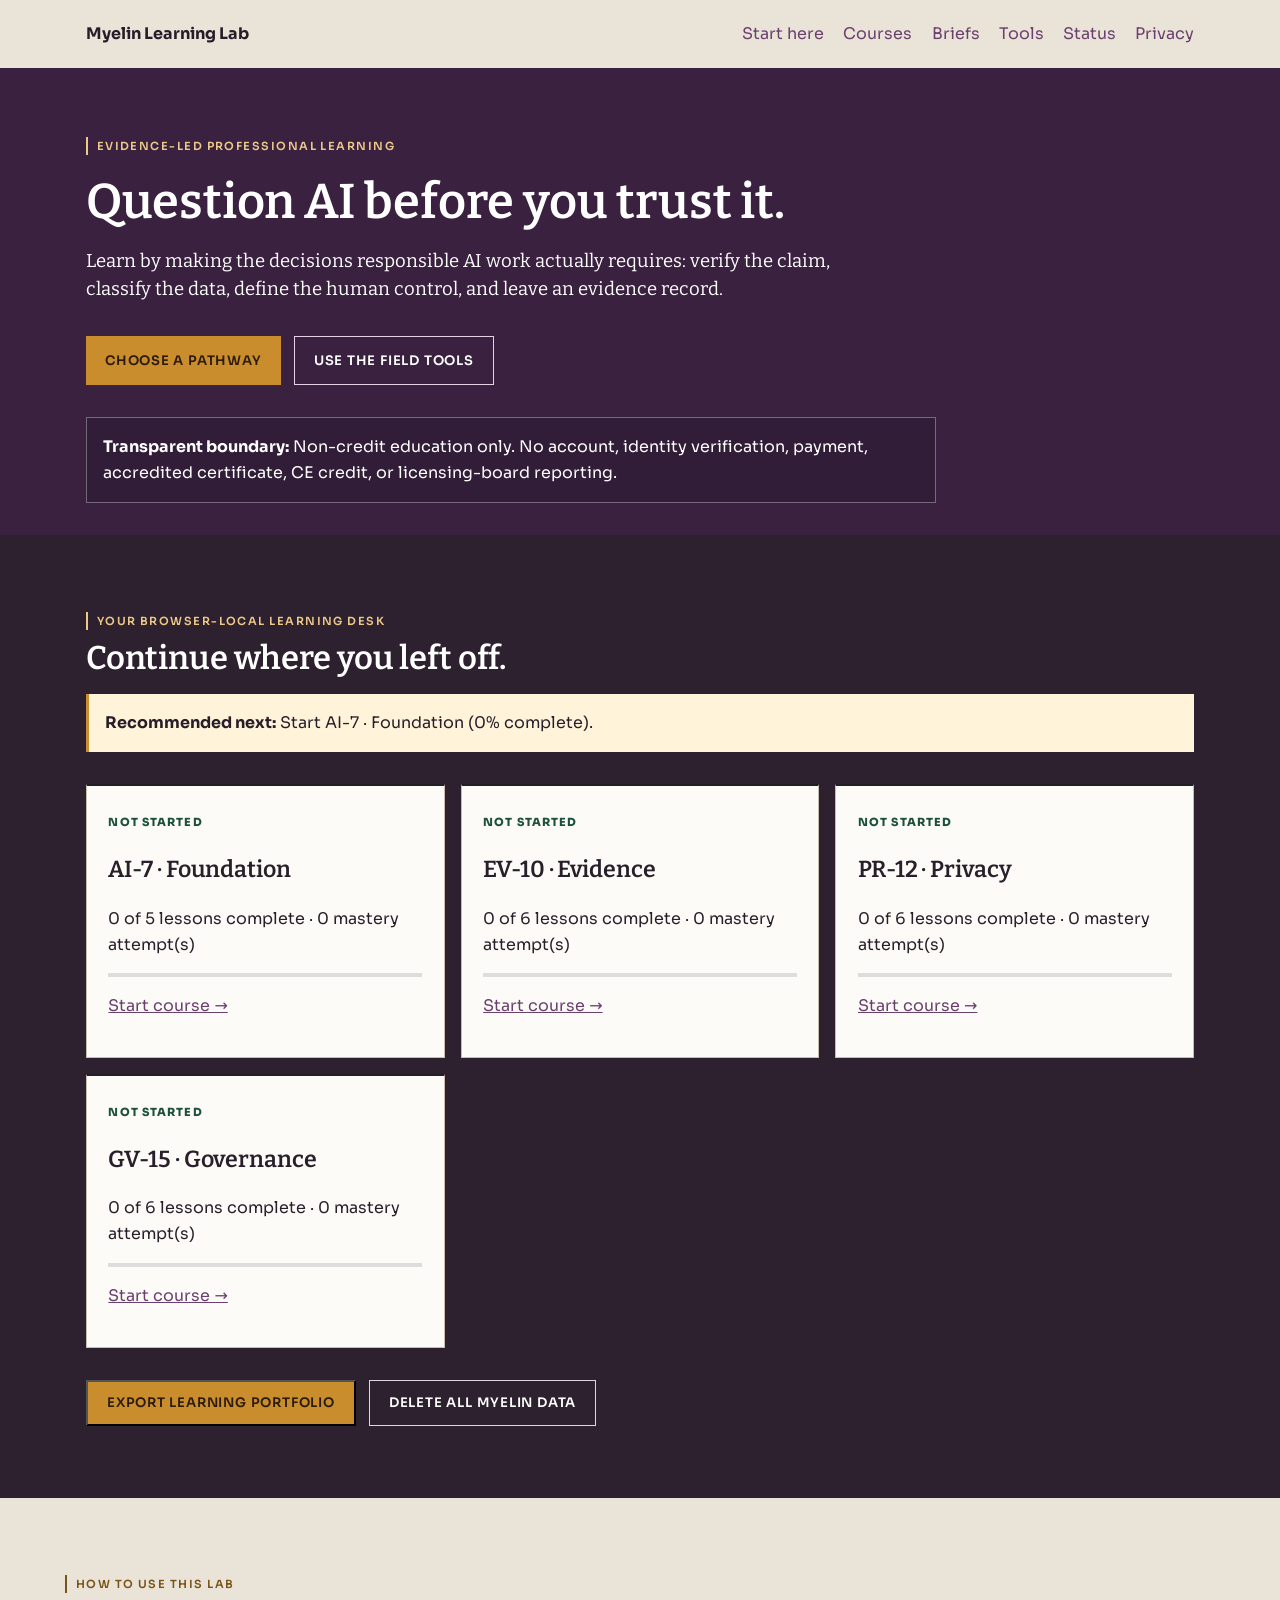
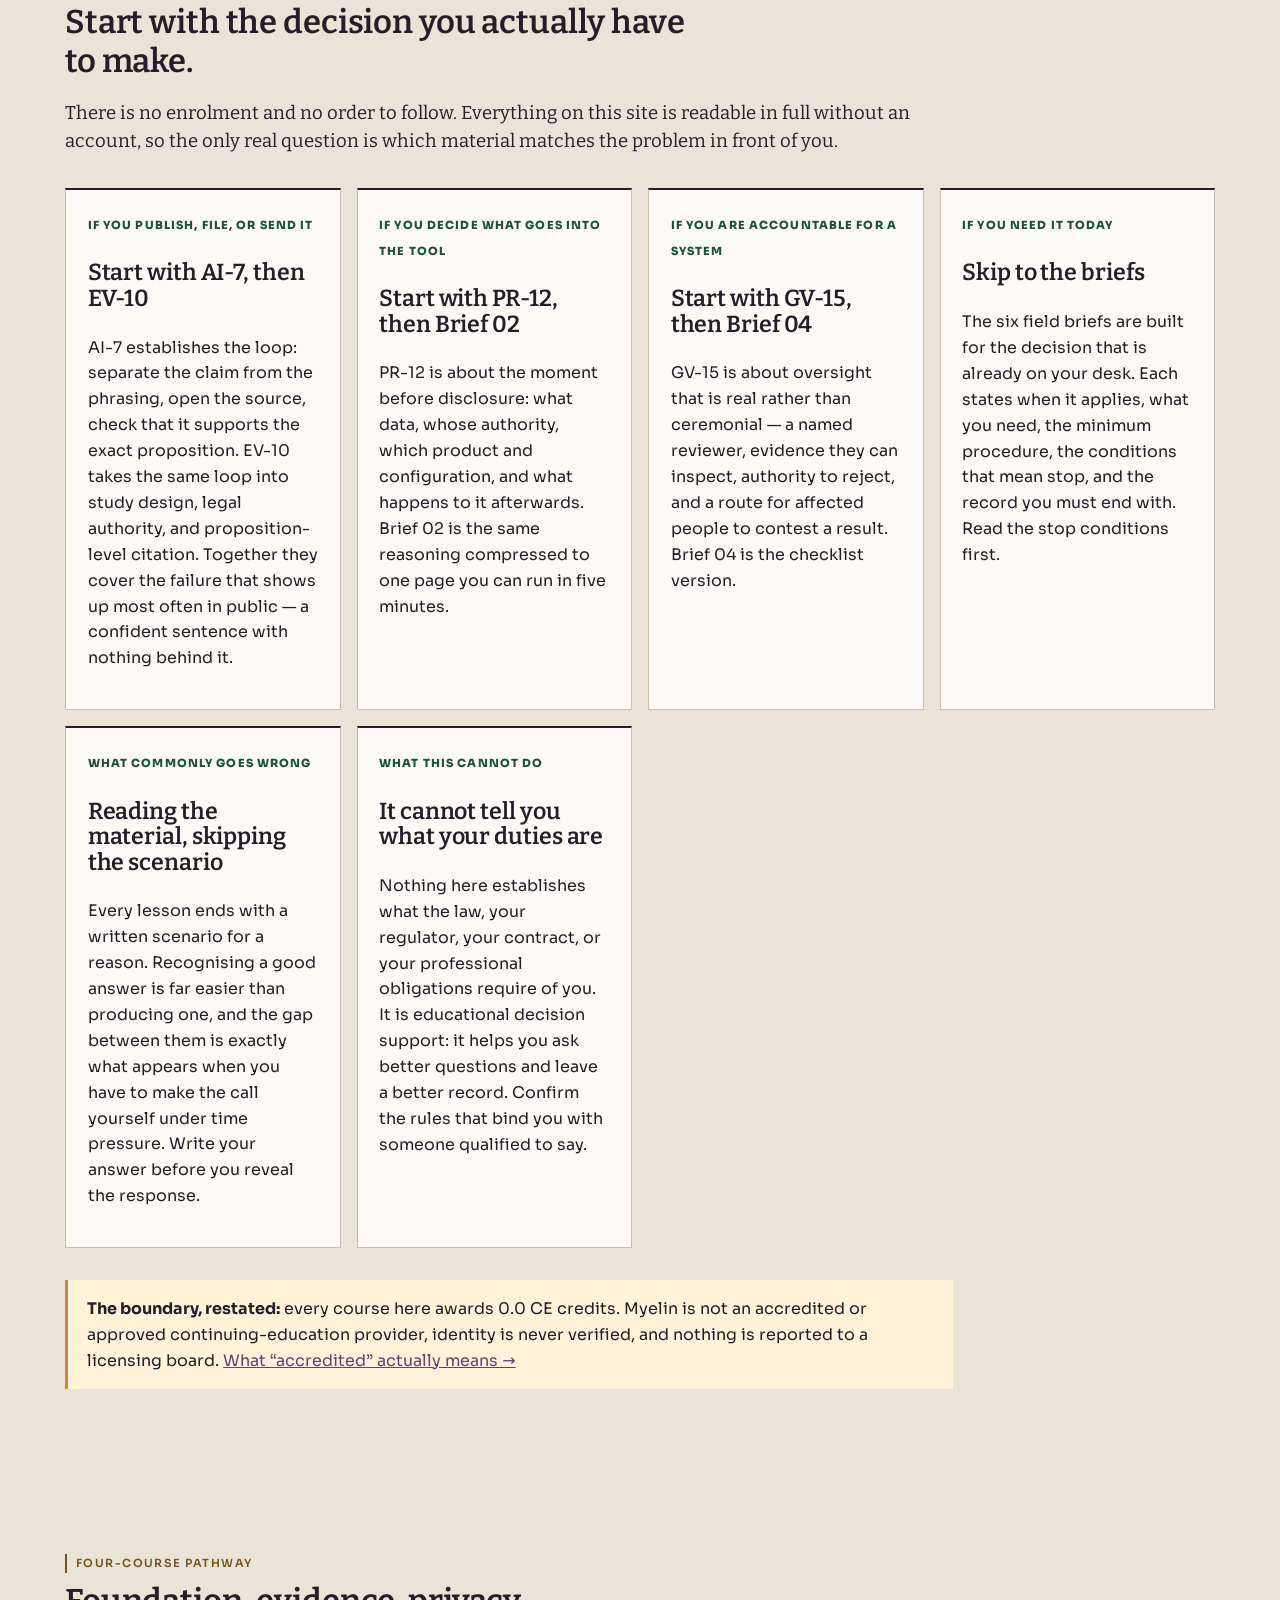
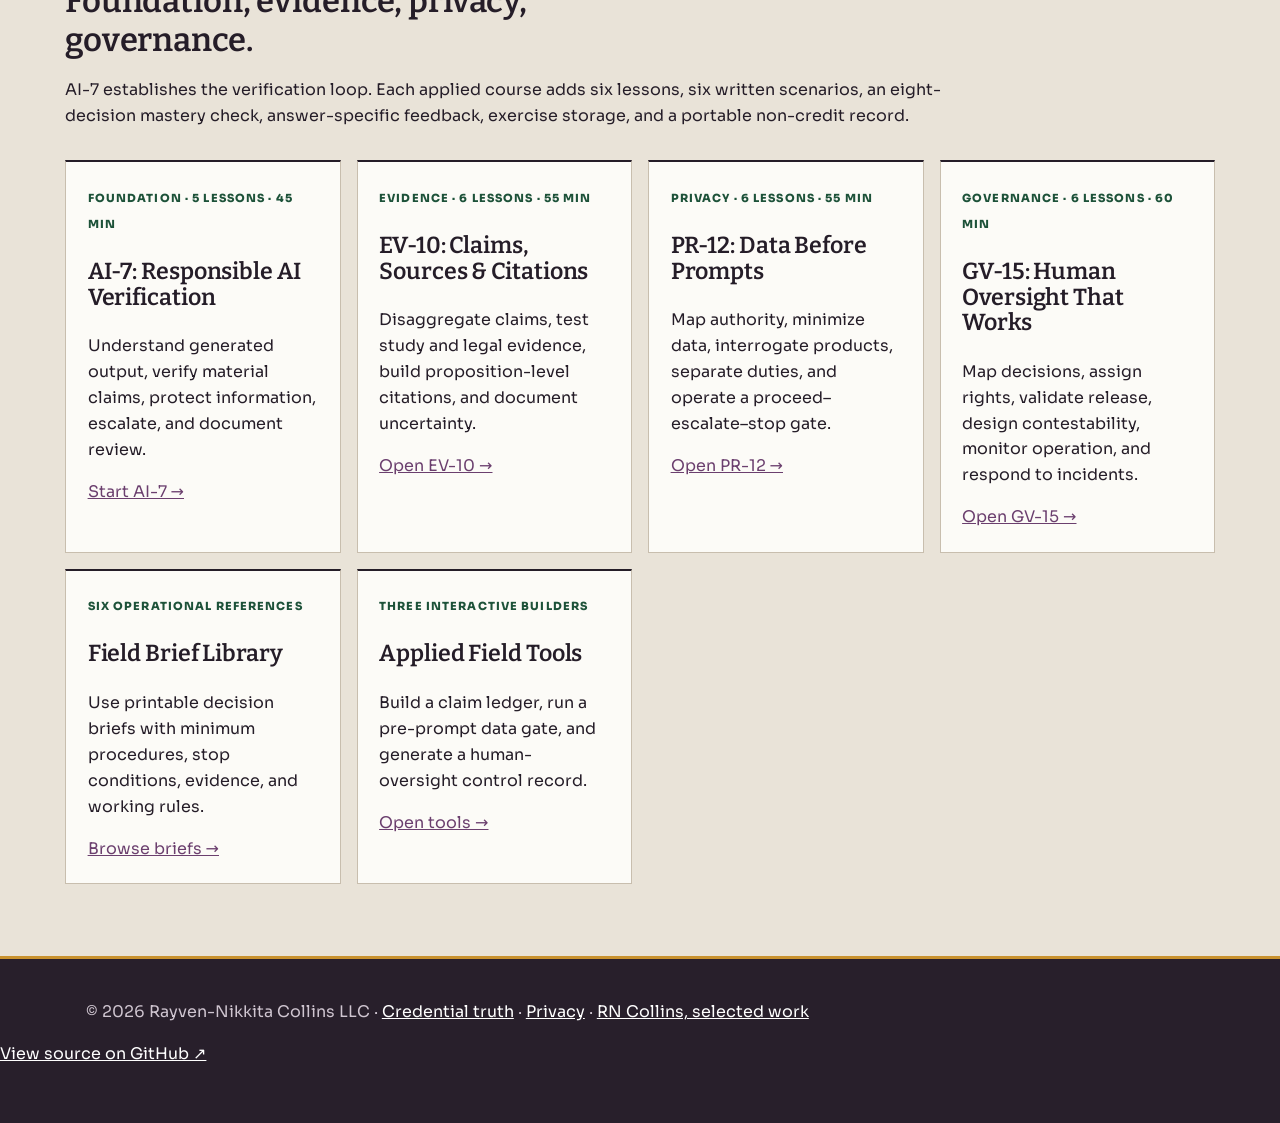
==== commit 5f0cc3cc: "Link the site footer to its verified public GitHub source Preserve repository visibility and existin" ====
--- a/index.html
+++ b/index.html
@@ -14,4 +14,4 @@
 </div>
 <p class="boundary-light"><strong>The boundary, restated:</strong> every course here awards 0.0 CE credits. Myelin is not an accredited or approved continuing-education provider, identity is never verified, and nothing is reported to a licensing board. <a href="/status">What “accredited” actually means →</a></p>
 </section>
-<section class="section wrap" id="courses"><div class="eyebrow" style="color:var(--g-text)">Four-course pathway</div><h2>Foundation, evidence, privacy, governance.</h2><p>AI-7 establishes the verification loop. Each applied course adds six lessons, six written scenarios, an eight-decision mastery check, answer-specific feedback, exercise storage, and a portable non-credit record.</p><div class="grid"><article class="card"><span>Foundation · 5 lessons · 45 min</span><h3>AI-7: Responsible AI Verification</h3><p>Understand generated output, verify material claims, protect information, escalate, and document review.</p><a href="/course">Start AI-7 →</a></article><article class="card"><span>Evidence · 6 lessons · 55 min</span><h3>EV-10: Claims, Sources & Citations</h3><p>Disaggregate claims, test study and legal evidence, build proposition-level citations, and document uncertainty.</p><a href="/lab?course=evidence">Open EV-10 →</a></article><article class="card"><span>Privacy · 6 lessons · 55 min</span><h3>PR-12: Data Before Prompts</h3><p>Map authority, minimize data, interrogate products, separate duties, and operate a proceed–escalate–stop gate.</p><a href="/lab?course=privacy">Open PR-12 →</a></article><article class="card"><span>Governance · 6 lessons · 60 min</span><h3>GV-15: Human Oversight That Works</h3><p>Map decisions, assign rights, validate release, design contestability, monitor operation, and respond to incidents.</p><a href="/lab?course=governance">Open GV-15 →</a></article><article class="card"><span>Six operational references</span><h3>Field Brief Library</h3><p>Use printable decision briefs with minimum procedures, stop conditions, evidence, and working rules.</p><a href="/briefs">Browse briefs →</a></article><article class="card"><span>Three interactive builders</span><h3>Applied Field Tools</h3><p>Build a claim ledger, run a pre-prompt data gate, and generate a human-oversight control record.</p><a href="/tools">Open tools →</a></article></div></section></main><footer><div class="wrap">© 2026 Rayven-Nikkita Collins LLC · <a href="/status">Credential truth</a> · <a href="/privacy">Privacy</a> · <a href="https://rn-selected-work.vercel.app/" target="_blank" rel="noopener">RN Collins, selected work</a></div></footer><script src="/dashboard.js"></script></body></html>
+<section class="section wrap" id="courses"><div class="eyebrow" style="color:var(--g-text)">Four-course pathway</div><h2>Foundation, evidence, privacy, governance.</h2><p>AI-7 establishes the verification loop. Each applied course adds six lessons, six written scenarios, an eight-decision mastery check, answer-specific feedback, exercise storage, and a portable non-credit record.</p><div class="grid"><article class="card"><span>Foundation · 5 lessons · 45 min</span><h3>AI-7: Responsible AI Verification</h3><p>Understand generated output, verify material claims, protect information, escalate, and document review.</p><a href="/course">Start AI-7 →</a></article><article class="card"><span>Evidence · 6 lessons · 55 min</span><h3>EV-10: Claims, Sources & Citations</h3><p>Disaggregate claims, test study and legal evidence, build proposition-level citations, and document uncertainty.</p><a href="/lab?course=evidence">Open EV-10 →</a></article><article class="card"><span>Privacy · 6 lessons · 55 min</span><h3>PR-12: Data Before Prompts</h3><p>Map authority, minimize data, interrogate products, separate duties, and operate a proceed–escalate–stop gate.</p><a href="/lab?course=privacy">Open PR-12 →</a></article><article class="card"><span>Governance · 6 lessons · 60 min</span><h3>GV-15: Human Oversight That Works</h3><p>Map decisions, assign rights, validate release, design contestability, monitor operation, and respond to incidents.</p><a href="/lab?course=governance">Open GV-15 →</a></article><article class="card"><span>Six operational references</span><h3>Field Brief Library</h3><p>Use printable decision briefs with minimum procedures, stop conditions, evidence, and working rules.</p><a href="/briefs">Browse briefs →</a></article><article class="card"><span>Three interactive builders</span><h3>Applied Field Tools</h3><p>Build a claim ledger, run a pre-prompt data gate, and generate a human-oversight control record.</p><a href="/tools">Open tools →</a></article></div></section></main><footer><div class="wrap">© 2026 Rayven-Nikkita Collins LLC · <a href="/status">Credential truth</a> · <a href="/privacy">Privacy</a> · <a href="https://rn-selected-work.vercel.app/" target="_blank" rel="noopener">RN Collins, selected work</a></div><p><a href="https://github.com/rn-collins/myelin-ce" target="_blank" rel="noopener noreferrer">View source on GitHub ↗</a></p></footer><script src="/dashboard.js"></script></body></html>
